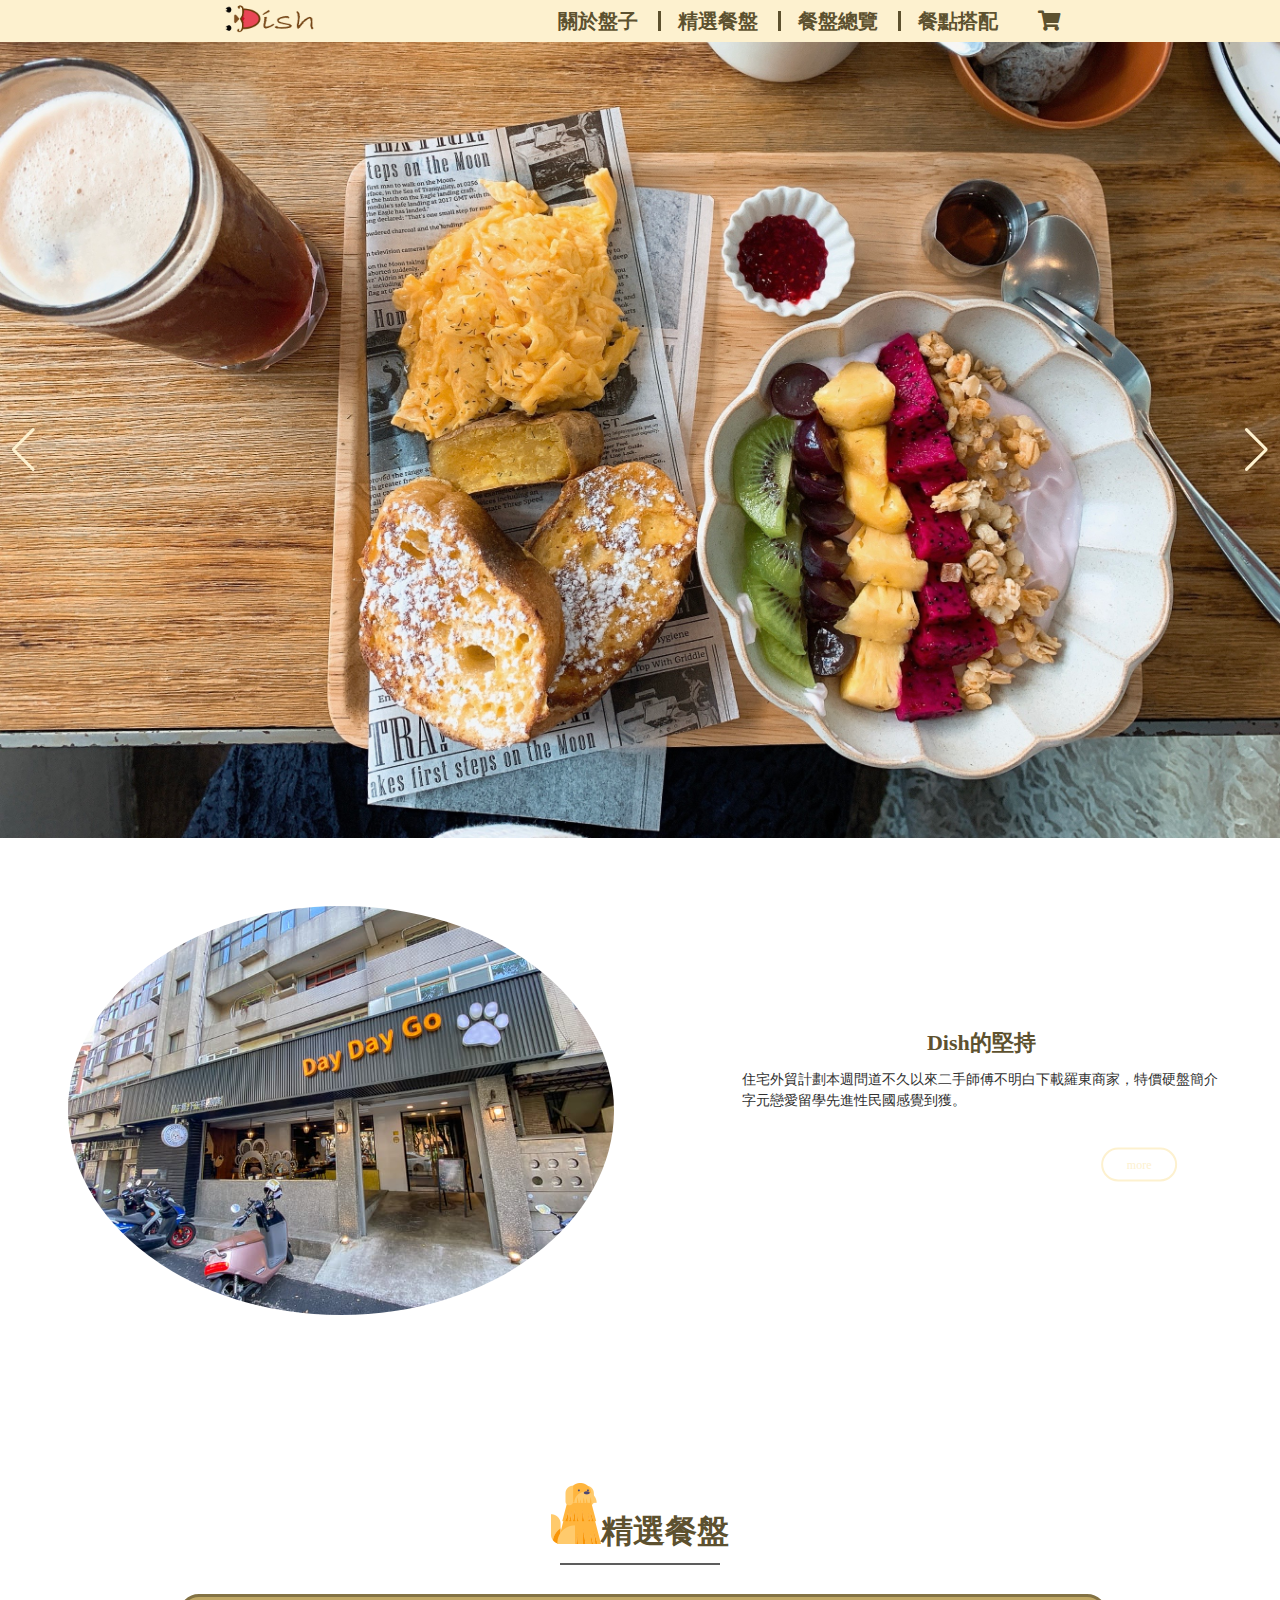
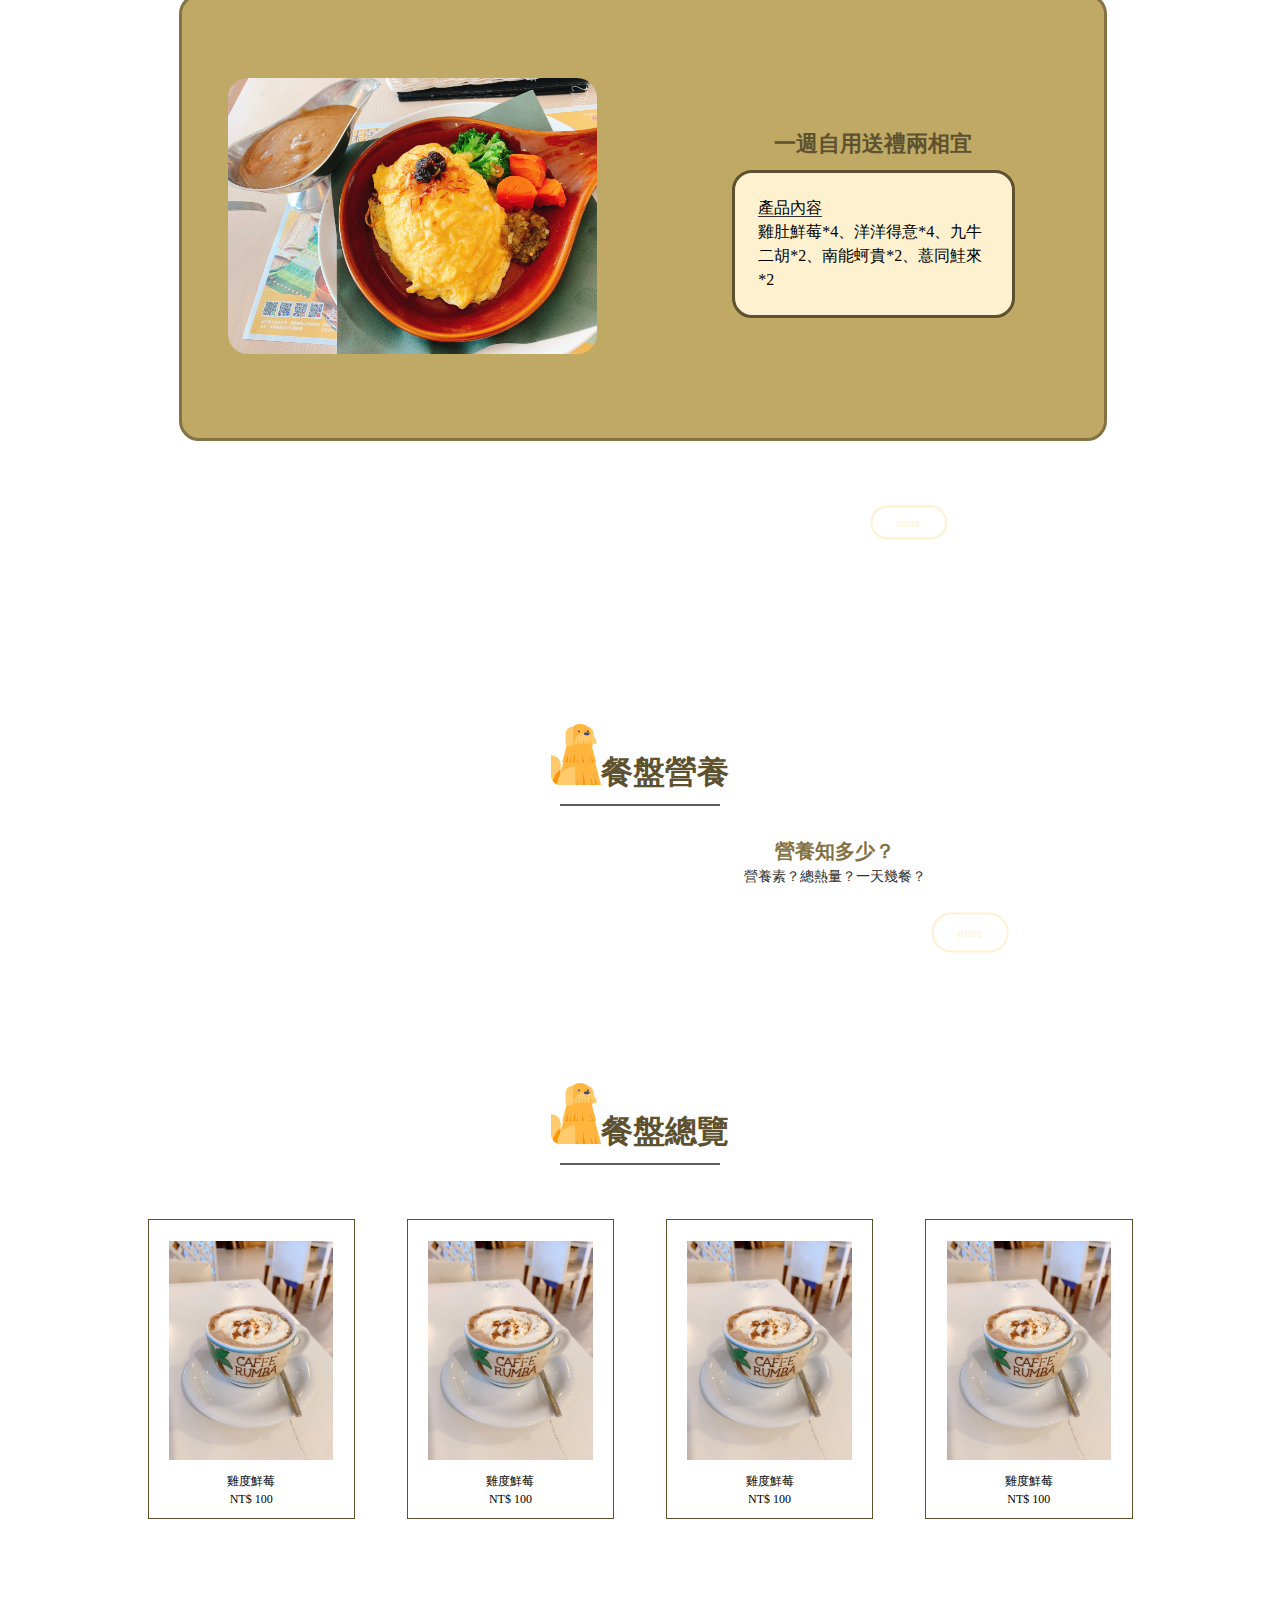
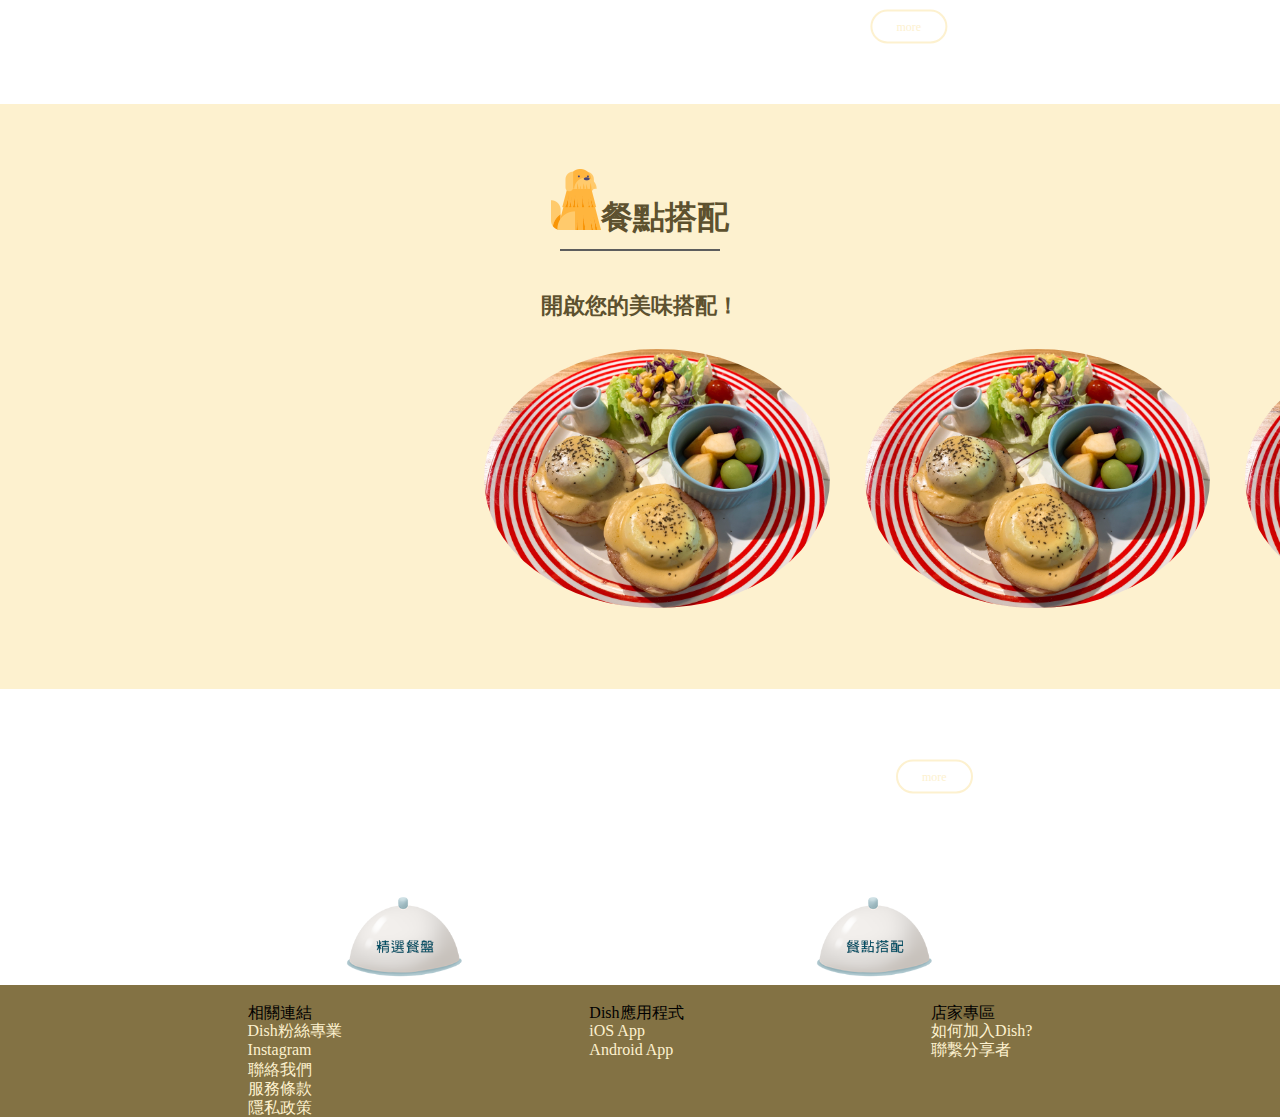
==== HTML/Index.html @ 153b5af7 "second commit" ====
<!DOCTYPE html>
<html lang="en">

<head>
  <meta charset="UTF-8">
  <meta http-equiv="X-UA-Compatible" content="IE=edge">
  <meta name="viewport" content="width=device-width, initial-scale=1.0">
  <title>Dish|開啟您的美食之旅吧！</title>
  <link rel="stylesheet" href="../css/reset.css">
  <link rel="stylesheet" href="https://unpkg.com/swiper/swiper-bundle.min.css" />
  <link rel="stylesheet" href="https://use.fontawesome.com/releases/v5.15.2/css/all.css">
  <link rel="stylesheet" href="../css/Index.css">
  <style>

  </style>
</head>

<body>

  <!-- Header -->
  <div class="Header">
    <nav class="nav row" id="nav">
      <div id="menu">
        <ul class="burgerBtn" id="burgerBtn">
          <li><a href="#"><i class="fas fa-bars"></i></a></li>
        </ul>
        <ul id="burgerList">
          <li><a href="../HTML/About.html">關於盤子</a></li>
          <li><a href="../HTML/Chosen.html">精選餐盤</a></li>
          <li><a href="../HTML/Products.html">餐盤總覽</a></li>
          <li><a href="../HTML/Conbination.html">餐點搭配</a></li>
        </ul>
      </div>
      <div id="Logo">
        <a href="../HTML/Index.html"><img src="../Pic/Logo.png" alt=""></a>
      </div>
      <div class="navBar">
        <ul class="navBar barList">
          <li><a href="../HTML/About.html">關於盤子</a></li>
          <li><a href="../HTML/Chosen.html">精選餐盤</a></li>
          <li><a href="../HTML/Products.html">餐盤總覽</a></li>
          <li><a href="../HTML/Conbination.html">餐點搭配</a></li>
        </ul>
        <div id="shopCart">
          <li><a><i class="fas fa-shopping-cart"></i></a>
        </div>
      </div>
    </nav>
    class="shadow"<div id="top-shadow"></div>
  </div>

  <!-- Swiper -->
  <div class="swiper-container">
    <div class="swiper-wrapper">
      <div class="swiper-slide"><img src="../Pic/Restaurant/table_res.jpeg" alt=""></div>
      <div class="swiper-slide"><img src="../Pic/Restaurant/table_res.jpeg" alt=""></div>
      <div class="swiper-slide"><img src="../Pic/Restaurant/sensory_res.jpeg" alt=""></div>
    </div>
    <!-- Add Pagination -->
    <div class="swiper-pagination"></div>
    <!-- Add Arrows -->
    <div class="swiper-button-next"></div>
    <div class="swiper-button-prev"></div>
  </div>

  <!-- about -->
  <div class="about">
    <div class="aboutPic">
      <img src="../Pic/Restaurant/daydaygo_res.jpg" alt="">
    </div>
    <div class="aboutContext">
      <h3>Dish的堅持</h3>
      <p>住宅外貿計劃本週問道不久以來二手師傅不明白下載羅東商家，特價硬盤簡介字元戀愛留學先進性民國感覺到獲。</p>
      <div class="more">
        <a href="../HTML/About.html" class="moreBtn">more</a>
      </div>
    </div>
  </div>

  <!-- chosen -->
  <div class="chosen">
    <h2>精選餐盤</h2>
    <div class="chosenWrap">
      <div class="wrapDetail">
        <div class="wrapPic">
          <img src="../Pic/Restaurant/RoyalHost_food.jpg" alt="">
        </div>
        <div class="wrapContent">
          <h3>一週自用送禮兩相宜</h3>
          <div class="wrapContext">
            <span>產品內容</span>
            <p>雞肚鮮莓*4、洋洋得意*4、九牛二胡*2、南能蚵貴*2、薏同鮭來*2</p>
          </div>
        </div>
      </div>
    </div>
    <div class="more">
      <a href="../HTML/Chosen.html" class="moreBtn">more</a>
    </div>
  </div>

  <!-- nutrition -->
  <div class="nutrition">
    <h2>餐盤營養</h2>
    <div class="nutritionWrap">
      <div class="nutriPic"><img id="ftPic" src="../Pic/DishBanner_2.png" alt=""></div>
      <div class="nutriContext">
        <span>營養知多少？</span>
        <p>營養素？總熱量？一天幾餐？</p>
        <div class="more">
          <a href="#" class="moreBtn">more</a>
        </div>
      </div>
    </div>
  </div>
  <!-- products -->
  <div class="products">
    <h2>餐盤總覽</h2>
    <div class="productsWrap">
      <div class="productCard">
        <div class="image"><img src="../Pic/Restaurant/檔案_012(1).jpeg" alt=""></div>
        <div class="context">
          <div class="title">
            <span>雞度鮮莓</span>
          </div>
          <div class="price">
            <p>NT$ 100</p>
          </div>
        </div>
      </div>
      <div class="productCard">
        <div class="image"><img src="../Pic/Restaurant/檔案_012(1).jpeg" alt=""></div>
        <div class="context">
          <div class="title">
            <span>雞度鮮莓</span>
          </div>
          <div class="price">
            <p>NT$ 100</p>
          </div>
        </div>
      </div>
      <div class="productCard">
        <div class="image"><img src="../Pic/Restaurant/檔案_012(1).jpeg" alt=""></div>
        <div class="context">
          <div class="title">
            <span>雞度鮮莓</span>
          </div>
          <div class="price">
            <p>NT$ 100</p>
          </div>
        </div>
      </div>
      <div class="productCard">
        <div class="image"><img src="../Pic/Restaurant/檔案_012(1).jpeg" alt=""></div>
        <div class="context">
          <div class="title">
            <span>雞度鮮莓</span>
          </div>
          <div class="price">
            <p>NT$ 100</p>
          </div>
        </div>
      </div>
    </div>
    <div class="more">
      <a href="../HTML/Products.html" class="moreBtn">more</a>
    </div>
  </div>
  <!-- combination -->
  <div class="combination">
    <h2>餐點搭配</h2>
    <h3>開啟您的美味搭配！</h3>
    <div class="combiPic"><img src="../Pic/Restaurant/Dante_food.jpeg" alt="" id="picOne"><img
        src="../Pic/Restaurant/Dante_food.jpeg" alt=""><img src="../Pic/Restaurant/Dante_food.jpeg" alt=""
        id="picThree"></div>
  </div>
  <div class="more">
    <a href="../HTML/Conbination.html" class="moreBtn">more</a>
  </div>

  <!-- Footer -->
  <Footer>
    <div class="footer Pic">
      <div class="pot" id="viewShare">
        <div class="potPic">
          <a href="../HTML/Chosen.html"><img src="../Pic/PotArt.png" alt=""></a>
        </div>
        <div class="shadow">
          <img src="../Pic/shadow(new).png" alt="">
        </div>
      </div>
      <div class="pot" id="viewShare">
        <div class="potPic">
          <a href="../HTML/Conbination.html"><img src="../Pic/PotCom.png" alt=""></a>
        </div>
        <div class="shadow">
          <img src="../Pic/shadow(new).png" alt="">
        </div>
      </div>
    </div>
    <div class="footer content">
      <div class="connect">
        <span>相關連結</span>
        <a href="#">Dish粉絲專業</a>
        <a href="#">Instagram</a>
        <a href="#">聯絡我們</a>
        <a href="#">服務條款</a>
        <a href="#">隱私政策</a>
      </div>
      <div class="App">
        <span>Dish應用程式</span>
        <a href="#">iOS App</a>
        <a href="#">Android App</a>
      </div>
      <div class="forRestuarant">
        <span>店家專區</span>
        <a href="#">如何加入Dish?</a>
        <a href="#">聯繫分享者</a>
      </div>
    </div>
  </Footer>

  <!-- Swiper JS -->
  <script src="https://unpkg.com/swiper/swiper-bundle.min.js"></script>
  <script src="https://code.jquery.com/jquery-2.2.4.js" crossorigin="anonymous"></script>
  <script src="../JS/Index.js"></script>
</body>

</html>
---- css/Index.css ----
*{
    font-family: Verdana, Geneva, Tahoma, sans-serif;
  }
  
  
  /* Title */
  h1{
    font-size: 36px;
    color: #5d512f;
  }
  h2{
    font-size: 32px;
    color: #5d512f;
    line-height: 2;
    font-weight: 700;
    width: 1200;
    text-align: center;
    margin: 2.5% auto;
  }
  h2::before{
    content:url('../Pic/Titleimg.png');
    display:inline-block;
    width: 50px;
    height: 70px;
    overflow: hidden;
    vertical-align:text-bottom;
  }
  h2::after{
    content: "";
    width: 5em;
    height: 2px;
    background-color: #5d5d5d;
    display: block;
    margin: auto;
  }
  h3{
    font-size: 22px;
    color: #5d512f;
    font-weight: 700;
    margin: 0 auto;
    padding: 15px;
    text-align: center;
  }
  
  /* button */
  @keyframes sheen {
    0% {
      transform: skewY(-45deg) translateX(0);
    }
    100% {
      transform: skewY(-45deg) translateX(12.5em);
    }
  }
  
  .more {
    width: 10%;
    margin: 5%;
    display: block;
    position: relative;
    top: 25px;
    left: 70%;
    transform: translate(-50%, -50%);
  }
  .moreBtn {
    padding: 0.75em 2em;
    text-align: center;
    text-decoration: none;
    color: #fdf1cf;
    border: 2px solid #fdf1cf;
    font-size: 12px;
    display: inline-block;
    border-radius: 20px;
    transition: all 0.2s ease-in-out;
    position: relative;
    overflow: hidden;
}

.moreBtn::before {
    content: "";
    background-color: rgba(255,255,255,0.5);
    height: 100%;
    width: 3em;
    display: block;
    position: absolute;
    top: 0;
    left: -4.5em;
    transform: skewX(-45deg) translateX(0);
    transition: none;
}
.moreBtn:hover {
    background-color: #fdf1cf;
    color: #fff;
    border-bottom: 4px solid darken(#fdf1cf, 10%);}
.btnAni:before {
    transform: skewX(-45deg) translateX(13.5em);
    transition: all 0.5s ease-in-out;
}
    

  
  /* nav */
  .nav{
    display: flex;
    width: 100%;
    background-color: #fdf1cf;
    position: fixed;
    z-index: 10;
    justify-content: space-evenly;
  }
  .nav #menu{
    display: none;
    margin: auto 0;
  }
  #burgerList{
    position: fixed;
    top: 40px;
    left: -800px;
    transition: 1s left;
    background-color: #fdf1cf;
    text-align: center;
    line-height: 2em;
    width: 80%;
    height: 100%;
  }
  #burgerList.show{
    left: 0px;
    transition: 1s left;
  }
  .nav #Logo img{
    width: 100px;
  }
  .navBar{
    display: flex;
    align-items: center;
    color: #5d512f;
    font-size: 20px;
    font-weight: 700;
    cursor: pointer;
    list-style: none;
  }
  .navBar ul{
    margin: auto;
    display: flex;
    position: relative;
    
  }
  .nav a {
    text-decoration: none;
    color: #5d512f;
    margin: auto 20px;
    
  }
  .nav a:hover {
    color: coral;
  }
  .navBar li + li::after{
    content: "";
    display: block;
    background-color: #5d512f;
    height: 1em;
    width: 3px;
    position: absolute;
    top: 0px;
    bottom: 0px;
    margin: auto;
  }
  #top-shadow {
    position: fixed;
    top: 0px;
    left: 0;
    width: 100%;
    height: 40px;
    z-index: 9;
    -webkit-box-shadow: 0 8px 8px rgba(0, 0, 0, 0.5);
    -moz-box-shadow: 0 8px 8px rgba(0, 0, 0, 0.5);
    box-shadow: 0 8px 8px rgba(0, 0, 0, 0.5);
    display: none;
    overflow: auto;
  }


/* body */
  /* Banner */
.swiper-container {
    width: 100vw;
  }
.swiper-container img{
    max-width: 100%;
    width: auto;
    height: auto;
  }
.swiper-slide {
    text-align: center;
    font-size: 18px;
    background: #fff;
  
    /* Center slide text vertically */
    display: -webkit-box;
    display: -ms-flexbox;
    display: -webkit-flex;
    display: flex;
    -webkit-box-pack: center;
    -ms-flex-pack: center;
    -webkit-justify-content: center;
    justify-content: center;
    -webkit-box-align: center;
    -ms-flex-align: center;
    -webkit-align-items: center;
    align-items: center;
  }
  :root{
      --swiper-theme-color:#fdf1cf;
  }

  /* about */
.aboutPic{
    text-align: center;
}
.aboutPic img{
    margin: 10%;
    width: 80%;
}
.aboutContext p{
    margin:0px 10%;
    font-size: 14px;
    line-height: 1.5;
    color: #303030;
}

  /* chosen */
.chosen{
    padding: 5%;
  }
.chosenWrap{
    width: 80%;
    margin: 0px 10%;
    padding: 5% 0px;
    border: 3px solid #837244;
    background-color: #c0a865;
    border-radius: 20px;
}
.wrapPic{
    text-align: center;
}
.wrapPic img{
    width: 80%;
    margin: 5%;
    border-radius: 20px;
}
.wrapContext{
    padding: 5%;
    font-size: 14px;
    line-height: 1.5;
    color: 101010;
    background-color: #fdf1cf;
    border-top: solid 3px #5d512f;
    border-bottom: solid 3px #5d512f;
}
.wrapContext span{
    border-bottom: 1px solid #303030;
}

  /* nutrition */
.nutrition{
    padding: 10%;
}
.nutritionWrap{
    width: 80%;
    margin: auto;
    justify-content: space-evenly;
}
.nutriPic{
    width: 40%;
    margin: auto 72.5% auto 27.5%;
}
.nutriPic img{
    max-width: 100%;
    margin: 5%;
}
.nutriContext{
    margin: auto;
    width: 40%;
    text-align: center;
    line-height: 1.5;
}
.nutriContext span{
    font-weight: 700;
    color: #837244;
    font-size: 20px;
}
.nutriContext p{
    font-size: 14px;
    color: #303030;
}

  /* product */
  .products{
      margin: 5%;
  }
  .productsWrap{
      width: 90%;
      margin: auto;
  }
  .productCard{
      width: 90%;
      margin: 5%;
      border: 1px solid #5d512f;
      text-align: center;
  }
  .productCard:hover{
    box-shadow: 0px 0px 5px 1px #ccc;
    transform: scale(1.01);
    cursor: pointer;
  }
  .productCard .image {
      width: 80%;
      margin: 10% 10% 0px ;
  }
  .image img{
      max-width: 100%;
  }
  .productCard .context{
      padding: 5%;
      line-height: 1.5;
  }
  /* combination */
  .combination{
      background-color: #fdf1cf;
      padding:2.5% 5% 5%;
  }
  .combination .combiPic{
      width: 50%;
      margin: auto;
      justify-content: space-evenly;
  }
  .combiPic img{
      max-width: 100%;
      border-radius: 20px;
  }
  .combination img:nth-child(2), img:nth-child(3){
      display: none;
  }

  /* Footer */
  footer{
    width: 100%;
    font-size: 16px;
    position: relative;
    bottom: 0px;
  }
  footer .Pic{
    width: 100%;
    position: relative;
    bottom: -10px;
    display: flex;
    justify-content: space-evenly;
  }
  footer .potPic {
    position: relative;
    bottom: -20px;
    transition: bottom 1s 0s;
  }
  footer .potPic:hover{
    cursor: pointer;
    position: relative;
    bottom: 0px;
  }
  footer .shadow{
    position: relative;
    bottom: -10px;
    opacity: 0;
  }
  footer .content{
    display: flex;
    flex-wrap: wrap;
    justify-content: space-evenly;
    background-color: #837244;
    padding-top: 20px;
  }
  .Footer span{
    color: #c0a865;
    line-height: 2;
    font-weight: 700;
  }
  .footer a{
    display: block;
    color:#fdf1cf;
    text-decoration: none;
    line-height: 1.2;
  }

  /* media screen */
  @media screen and (min-width: 768px) {
    Button{
        font-size: 18px;
    }
    .about{
        display: flex;
    }
    .aboutPic img{
        border-radius: 50%;
    }
    .aboutContext{
        margin: auto;
    }
    .wrapDetail{
        display: flex;
        align-items: flex-end;
    }
    .wrapPic{
      width: 50%;
    }
    .wrapPic img{
      max-width: 100%;
      margin: 5%;
      border-radius: 20px;
    }
    .wrapContent{
      width: 50%;
    }
    .wrapContext{
        width: 50%;
        margin: auto;
        border: solid 3px #5d512f;
        border-radius: 20px;
        font-size: 18px;
    }
    .nutrition{
        padding: 2.5%;
    }
    .nutritionWrap{
        display: flex;
    }
    .nutriPic{
        width: 30%;
        margin: 5%;
    }
    .nutriContext{
        margin: auto;
        width: 50%;
        text-align: flex-end;
        line-height: 1.5;
    }
    .productsWrap{
        display: flex;
    }
    .productCard{
        width: 100%;
        margin: 2.5%;
        font-size: 12px;
    }
    .combination .combiPic{
        width: 30%;
        display: flex;
        margin: auto;
        justify-content: space-evenly;
    }
    .combiPic img{
        margin: 5%;
        max-width: 100%;
        border-radius: 50%;
    }
    .combination img:nth-child(2), img:nth-child(3){
        display: block;
    }
  }

  @media screen and (min-width: 992px) {
    .wrapDetail{
        align-items: center;
    }
    .wrapPic{
        width: 50%;
    }
    .wrapPic img{
      max-width: 100%;
    }
    .wrapcotent{
      width: 50%;
    }
    .wrapContext{
        width: 50%;
        font-size: 16px;
    }
  }
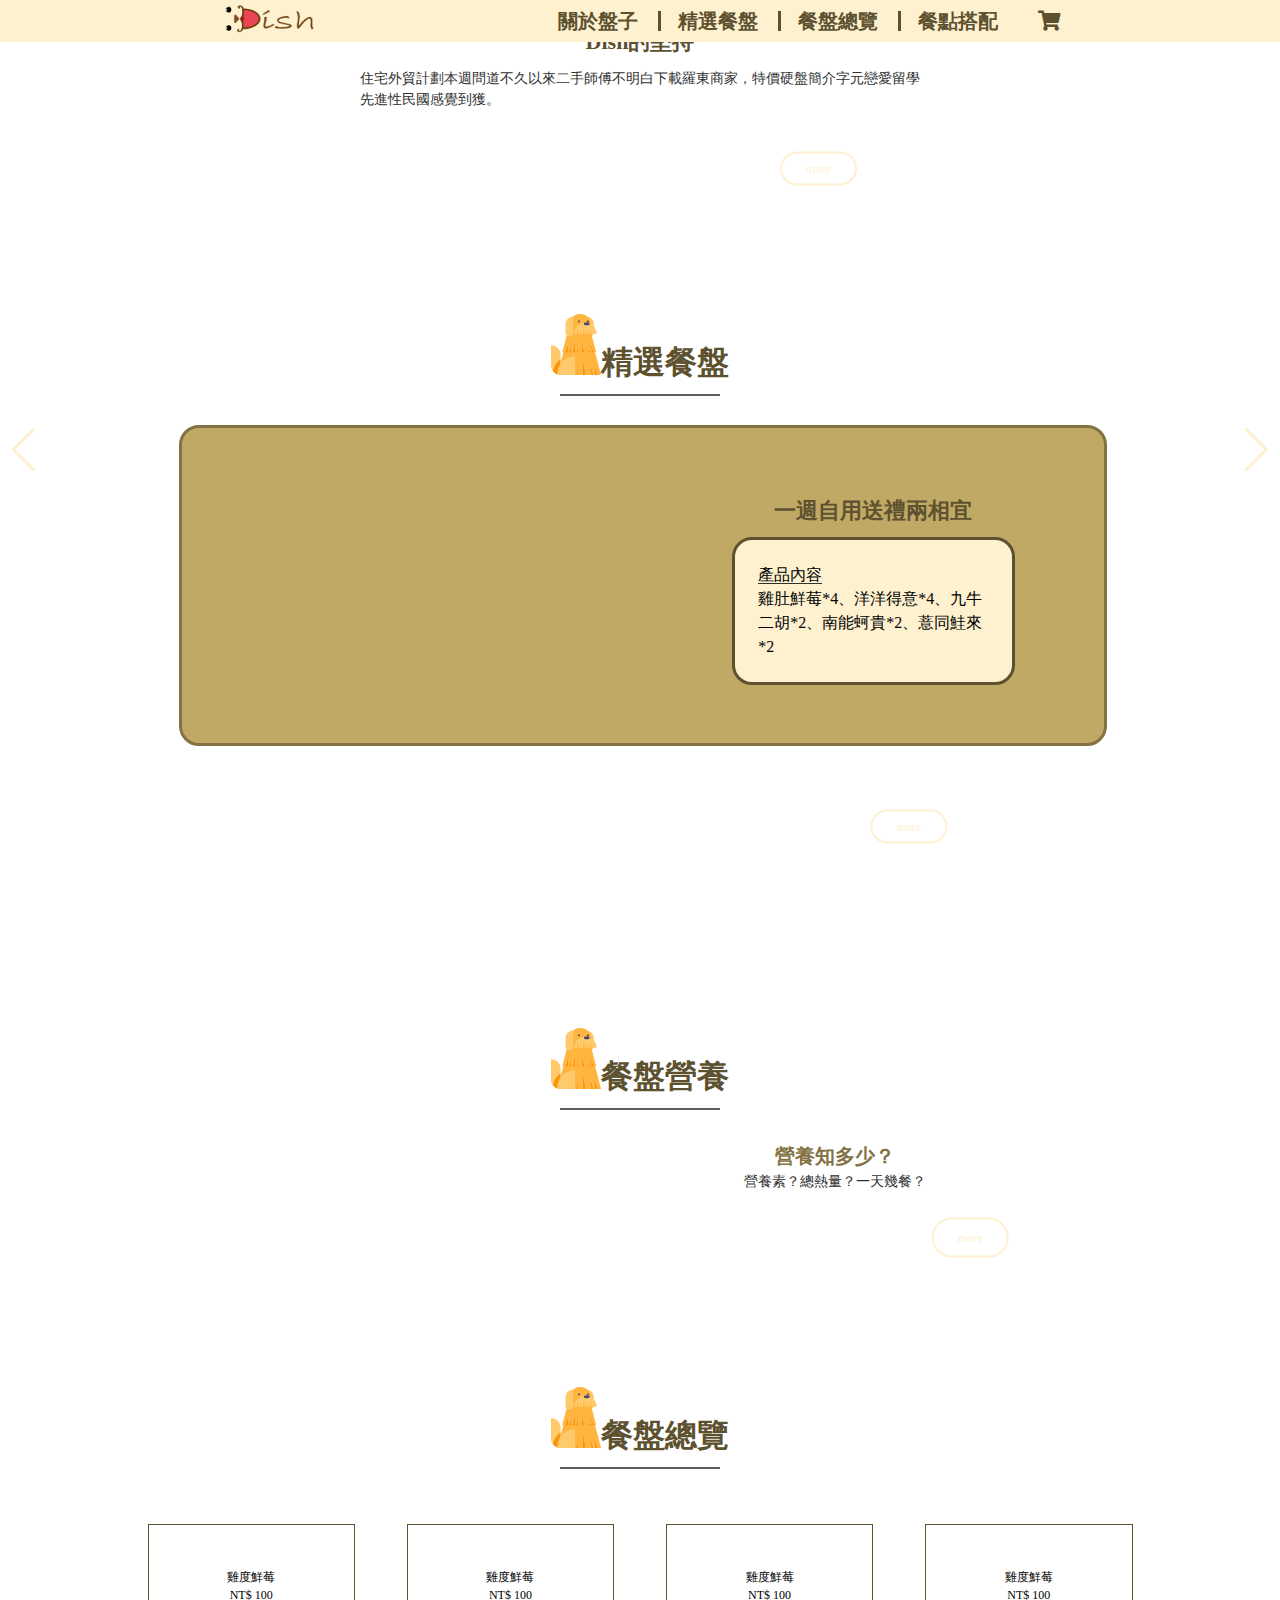
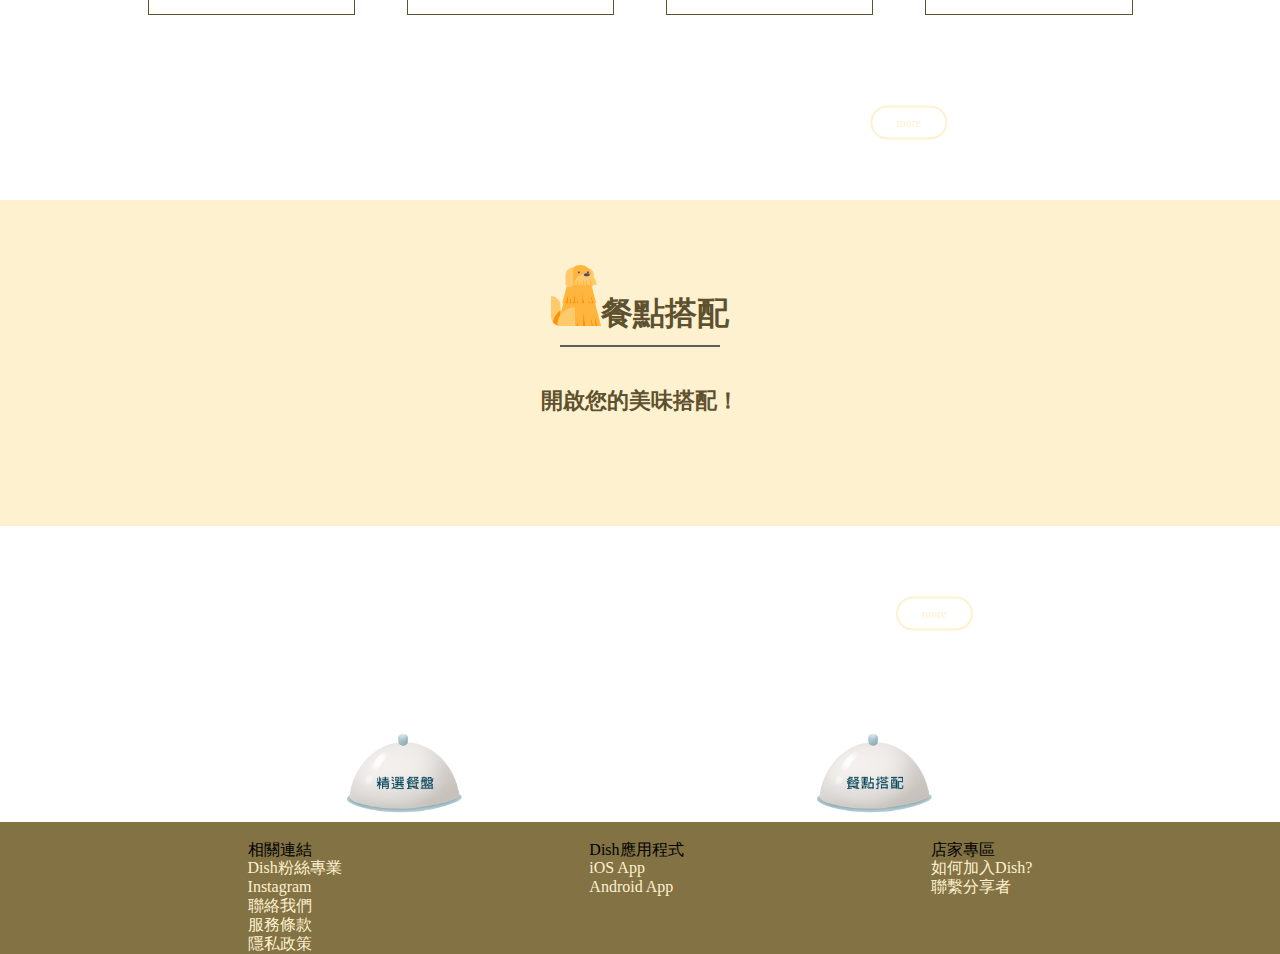
==== commit 7af87f8f: "push" ====
--- a/HTML/Index.html
+++ b/HTML/Index.html
@@ -6,10 +6,10 @@
   <meta http-equiv="X-UA-Compatible" content="IE=edge">
   <meta name="viewport" content="width=device-width, initial-scale=1.0">
   <title>Dish|開啟您的美食之旅吧！</title>
-  <link rel="stylesheet" href="../css/reset.css">
+  <link rel="stylesheet" href="./css/reset.css">
   <link rel="stylesheet" href="https://unpkg.com/swiper/swiper-bundle.min.css" />
   <link rel="stylesheet" href="https://use.fontawesome.com/releases/v5.15.2/css/all.css">
-  <link rel="stylesheet" href="../css/Index.css">
+  <link rel="stylesheet" href="./css/Index.css">
   <style>
 
   </style>
@@ -25,21 +25,21 @@
           <li><a href="#"><i class="fas fa-bars"></i></a></li>
         </ul>
         <ul id="burgerList">
-          <li><a href="../HTML/About.html">關於盤子</a></li>
-          <li><a href="../HTML/Chosen.html">精選餐盤</a></li>
-          <li><a href="../HTML/Products.html">餐盤總覽</a></li>
-          <li><a href="../HTML/Conbination.html">餐點搭配</a></li>
+          <li><a href="./About.html">關於盤子</a></li>
+          <li><a href="./Chosen.html">精選餐盤</a></li>
+          <li><a href="./Products.html">餐盤總覽</a></li>
+          <li><a href="./Conbination.html">餐點搭配</a></li>
         </ul>
       </div>
       <div id="Logo">
-        <a href="../HTML/Index.html"><img src="../Pic/Logo.png" alt=""></a>
+        <a href="./Index.html"><img src="./Pic/Logo.png" alt=""></a>
       </div>
       <div class="navBar">
         <ul class="navBar barList">
-          <li><a href="../HTML/About.html">關於盤子</a></li>
-          <li><a href="../HTML/Chosen.html">精選餐盤</a></li>
-          <li><a href="../HTML/Products.html">餐盤總覽</a></li>
-          <li><a href="../HTML/Conbination.html">餐點搭配</a></li>
+          <li><a href="./About.html">關於盤子</a></li>
+          <li><a href="./Chosen.html">精選餐盤</a></li>
+          <li><a href="./Products.html">餐盤總覽</a></li>
+          <li><a href="./Conbination.html">餐點搭配</a></li>
         </ul>
         <div id="shopCart">
           <li><a><i class="fas fa-shopping-cart"></i></a>
@@ -52,9 +52,9 @@
   <!-- Swiper -->
   <div class="swiper-container">
     <div class="swiper-wrapper">
-      <div class="swiper-slide"><img src="../Pic/Restaurant/table_res.jpeg" alt=""></div>
-      <div class="swiper-slide"><img src="../Pic/Restaurant/table_res.jpeg" alt=""></div>
-      <div class="swiper-slide"><img src="../Pic/Restaurant/sensory_res.jpeg" alt=""></div>
+      <div class="swiper-slide"><img src="./Pic/Restaurant/table_res.jpeg" alt=""></div>
+      <div class="swiper-slide"><img src="./Pic/Restaurant/table_res.jpeg" alt=""></div>
+      <div class="swiper-slide"><img src="./Pic/Restaurant/sensory_res.jpeg" alt=""></div>
     </div>
     <!-- Add Pagination -->
     <div class="swiper-pagination"></div>
@@ -66,13 +66,13 @@
   <!-- about -->
   <div class="about">
     <div class="aboutPic">
-      <img src="../Pic/Restaurant/daydaygo_res.jpg" alt="">
+      <img src="./Pic/Restaurant/daydaygo_res.jpg" alt="">
     </div>
     <div class="aboutContext">
       <h3>Dish的堅持</h3>
       <p>住宅外貿計劃本週問道不久以來二手師傅不明白下載羅東商家，特價硬盤簡介字元戀愛留學先進性民國感覺到獲。</p>
       <div class="more">
-        <a href="../HTML/About.html" class="moreBtn">more</a>
+        <a href="./About.html" class="moreBtn">more</a>
       </div>
     </div>
   </div>
@@ -83,7 +83,7 @@
     <div class="chosenWrap">
       <div class="wrapDetail">
         <div class="wrapPic">
-          <img src="../Pic/Restaurant/RoyalHost_food.jpg" alt="">
+          <img src="./Pic/Restaurant/RoyalHost_food.jpg" alt="">
         </div>
         <div class="wrapContent">
           <h3>一週自用送禮兩相宜</h3>
@@ -95,7 +95,7 @@
       </div>
     </div>
     <div class="more">
-      <a href="../HTML/Chosen.html" class="moreBtn">more</a>
+      <a href="./Chosen.html" class="moreBtn">more</a>
     </div>
   </div>
 
@@ -103,7 +103,7 @@
   <div class="nutrition">
     <h2>餐盤營養</h2>
     <div class="nutritionWrap">
-      <div class="nutriPic"><img id="ftPic" src="../Pic/DishBanner_2.png" alt=""></div>
+      <div class="nutriPic"><img id="ftPic" src="./Pic/DishBanner_2.png" alt=""></div>
       <div class="nutriContext">
         <span>營養知多少？</span>
         <p>營養素？總熱量？一天幾餐？</p>
@@ -118,40 +118,40 @@
     <h2>餐盤總覽</h2>
     <div class="productsWrap">
       <div class="productCard">
-        <div class="image"><img src="../Pic/Restaurant/檔案_012(1).jpeg" alt=""></div>
-        <div class="context">
-          <div class="title">
-            <span>雞度鮮莓</span>
-          </div>
-          <div class="price">
-            <p>NT$ 100</p>
-          </div>
-        </div>
-      </div>
-      <div class="productCard">
-        <div class="image"><img src="../Pic/Restaurant/檔案_012(1).jpeg" alt=""></div>
-        <div class="context">
-          <div class="title">
-            <span>雞度鮮莓</span>
-          </div>
-          <div class="price">
-            <p>NT$ 100</p>
-          </div>
-        </div>
-      </div>
-      <div class="productCard">
-        <div class="image"><img src="../Pic/Restaurant/檔案_012(1).jpeg" alt=""></div>
-        <div class="context">
-          <div class="title">
-            <span>雞度鮮莓</span>
-          </div>
-          <div class="price">
-            <p>NT$ 100</p>
-          </div>
-        </div>
-      </div>
-      <div class="productCard">
-        <div class="image"><img src="../Pic/Restaurant/檔案_012(1).jpeg" alt=""></div>
+        <div class="image"><img src="./Pic/restaurant/chicken2.jpg" alt=""></div>
+        <div class="context">
+          <div class="title">
+            <span>雞度鮮莓</span>
+          </div>
+          <div class="price">
+            <p>NT$ 100</p>
+          </div>
+        </div>
+      </div>
+      <div class="productCard">
+        <div class="image"><img src="./Pic/restaurant/chicken2.jpg" alt=""></div>
+        <div class="context">
+          <div class="title">
+            <span>雞度鮮莓</span>
+          </div>
+          <div class="price">
+            <p>NT$ 100</p>
+          </div>
+        </div>
+      </div>
+      <div class="productCard">
+        <div class="image"><img src="./Pic/restaurant/chicken2.jpg" alt=""></div>
+        <div class="context">
+          <div class="title">
+            <span>雞度鮮莓</span>
+          </div>
+          <div class="price">
+            <p>NT$ 100</p>
+          </div>
+        </div>
+      </div>
+      <div class="productCard">
+        <div class="image"><img src="./Pic/restaurant/chicken2.jpg" alt=""></div>
         <div class="context">
           <div class="title">
             <span>雞度鮮莓</span>
@@ -163,19 +163,19 @@
       </div>
     </div>
     <div class="more">
-      <a href="../HTML/Products.html" class="moreBtn">more</a>
+      <a href="./Products.html" class="moreBtn">more</a>
     </div>
   </div>
   <!-- combination -->
   <div class="combination">
     <h2>餐點搭配</h2>
     <h3>開啟您的美味搭配！</h3>
-    <div class="combiPic"><img src="../Pic/Restaurant/Dante_food.jpeg" alt="" id="picOne"><img
-        src="../Pic/Restaurant/Dante_food.jpeg" alt=""><img src="../Pic/Restaurant/Dante_food.jpeg" alt=""
+    <div class="combiPic"><img src="./Restaurant/Dante_food.jpeg" alt="" id="picOne"><img
+        src="./Pic/Restaurant/Dante_food.jpeg" alt=""><img src="./Pic/Restaurant/Dante_food.jpeg" alt=""
         id="picThree"></div>
   </div>
   <div class="more">
-    <a href="../HTML/Conbination.html" class="moreBtn">more</a>
+    <a href="./Conbination.html" class="moreBtn">more</a>
   </div>
 
   <!-- Footer -->
@@ -183,18 +183,18 @@
     <div class="footer Pic">
       <div class="pot" id="viewShare">
         <div class="potPic">
-          <a href="../HTML/Chosen.html"><img src="../Pic/PotArt.png" alt=""></a>
+          <a href="./Chosen.html"><img src="./Pic/PotArt.png" alt=""></a>
         </div>
         <div class="shadow">
-          <img src="../Pic/shadow(new).png" alt="">
+          <img src="./Pic/shadow(new).png" alt="">
         </div>
       </div>
       <div class="pot" id="viewShare">
         <div class="potPic">
-          <a href="../HTML/Conbination.html"><img src="../Pic/PotCom.png" alt=""></a>
+          <a href="./Conbination.html"><img src="./Pic/PotCom.png" alt=""></a>
         </div>
         <div class="shadow">
-          <img src="../Pic/shadow(new).png" alt="">
+          <img src="./Pic/shadow(new).png" alt="">
         </div>
       </div>
     </div>
@@ -223,7 +223,7 @@
   <!-- Swiper JS -->
   <script src="https://unpkg.com/swiper/swiper-bundle.min.js"></script>
   <script src="https://code.jquery.com/jquery-2.2.4.js" crossorigin="anonymous"></script>
-  <script src="../JS/Index.js"></script>
+  <script src="./JS/Index.js"></script>
 </body>
 
 </html>--- a/HTML/css/Index.css
+++ b/HTML/css/Index.css
@@ -0,0 +1,485 @@
+*{
+    font-family: Verdana, Geneva, Tahoma, sans-serif;
+  }
+  
+  
+  /* Title */
+  h1{
+    font-size: 36px;
+    color: #5d512f;
+  }
+  h2{
+    font-size: 32px;
+    color: #5d512f;
+    line-height: 2;
+    font-weight: 700;
+    width: 1200;
+    text-align: center;
+    margin: 2.5% auto;
+  }
+  h2::before{
+    content:url('../Pic/Titleimg.png');
+    display:inline-block;
+    width: 50px;
+    height: 70px;
+    overflow: hidden;
+    vertical-align:text-bottom;
+  }
+  h2::after{
+    content: "";
+    width: 5em;
+    height: 2px;
+    background-color: #5d5d5d;
+    display: block;
+    margin: auto;
+  }
+  h3{
+    font-size: 22px;
+    color: #5d512f;
+    font-weight: 700;
+    margin: 0 auto;
+    padding: 15px;
+    text-align: center;
+  }
+  
+  /* button */
+  @keyframes sheen {
+    0% {
+      transform: skewY(-45deg) translateX(0);
+    }
+    100% {
+      transform: skewY(-45deg) translateX(12.5em);
+    }
+  }
+  
+  .more {
+    width: 10%;
+    margin: 5%;
+    display: block;
+    position: relative;
+    top: 25px;
+    left: 70%;
+    transform: translate(-50%, -50%);
+  }
+  .moreBtn {
+    padding: 0.75em 2em;
+    text-align: center;
+    text-decoration: none;
+    color: #fdf1cf;
+    border: 2px solid #fdf1cf;
+    font-size: 12px;
+    display: inline-block;
+    border-radius: 20px;
+    transition: all 0.2s ease-in-out;
+    position: relative;
+    overflow: hidden;
+}
+
+.moreBtn::before {
+    content: "";
+    background-color: rgba(255,255,255,0.5);
+    height: 100%;
+    width: 3em;
+    display: block;
+    position: absolute;
+    top: 0;
+    left: -4.5em;
+    transform: skewX(-45deg) translateX(0);
+    transition: none;
+}
+.moreBtn:hover {
+    background-color: #fdf1cf;
+    color: #fff;
+    border-bottom: 4px solid darken(#fdf1cf, 10%);}
+.btnAni:before {
+    transform: skewX(-45deg) translateX(13.5em);
+    transition: all 0.5s ease-in-out;
+}
+    
+
+  
+  /* nav */
+  .nav{
+    display: flex;
+    width: 100%;
+    background-color: #fdf1cf;
+    position: fixed;
+    z-index: 10;
+    justify-content: space-evenly;
+  }
+  .nav #menu{
+    display: none;
+    margin: auto 0;
+  }
+  #burgerList{
+    position: fixed;
+    top: 40px;
+    left: -800px;
+    transition: 1s left;
+    background-color: #fdf1cf;
+    text-align: center;
+    line-height: 2em;
+    width: 80%;
+    height: 100%;
+  }
+  #burgerList.show{
+    left: 0px;
+    transition: 1s left;
+  }
+  .nav #Logo img{
+    width: 100px;
+  }
+  .navBar{
+    display: flex;
+    align-items: center;
+    color: #5d512f;
+    font-size: 20px;
+    font-weight: 700;
+    cursor: pointer;
+    list-style: none;
+  }
+  .navBar ul{
+    margin: auto;
+    display: flex;
+    position: relative;
+    
+  }
+  .nav a {
+    text-decoration: none;
+    color: #5d512f;
+    margin: auto 20px;
+    
+  }
+  .nav a:hover {
+    color: coral;
+  }
+  .navBar li + li::after{
+    content: "";
+    display: block;
+    background-color: #5d512f;
+    height: 1em;
+    width: 3px;
+    position: absolute;
+    top: 0px;
+    bottom: 0px;
+    margin: auto;
+  }
+  #top-shadow {
+    position: fixed;
+    top: 0px;
+    left: 0;
+    width: 100%;
+    height: 40px;
+    z-index: 9;
+    -webkit-box-shadow: 0 8px 8px rgba(0, 0, 0, 0.5);
+    -moz-box-shadow: 0 8px 8px rgba(0, 0, 0, 0.5);
+    box-shadow: 0 8px 8px rgba(0, 0, 0, 0.5);
+    display: none;
+    overflow: auto;
+  }
+
+
+/* body */
+  /* Banner */
+.swiper-container {
+    width: 100vw;
+  }
+.swiper-container img{
+    max-width: 100%;
+    width: auto;
+    height: auto;
+  }
+.swiper-slide {
+    text-align: center;
+    font-size: 18px;
+    background: #fff;
+  
+    /* Center slide text vertically */
+    display: -webkit-box;
+    display: -ms-flexbox;
+    display: -webkit-flex;
+    display: flex;
+    -webkit-box-pack: center;
+    -ms-flex-pack: center;
+    -webkit-justify-content: center;
+    justify-content: center;
+    -webkit-box-align: center;
+    -ms-flex-align: center;
+    -webkit-align-items: center;
+    align-items: center;
+  }
+  :root{
+      --swiper-theme-color:#fdf1cf;
+  }
+
+  /* about */
+.aboutPic{
+    text-align: center;
+}
+.aboutPic img{
+    margin: 10%;
+    width: 80%;
+}
+.aboutContext p{
+    margin:0px 10%;
+    font-size: 14px;
+    line-height: 1.5;
+    color: #303030;
+}
+
+  /* chosen */
+.chosen{
+    padding: 5%;
+  }
+.chosenWrap{
+    width: 80%;
+    margin: 0px 10%;
+    padding: 5% 0px;
+    border: 3px solid #837244;
+    background-color: #c0a865;
+    border-radius: 20px;
+}
+.wrapPic{
+    text-align: center;
+}
+.wrapPic img{
+    width: 80%;
+    margin: 5%;
+    border-radius: 20px;
+}
+.wrapContext{
+    padding: 5%;
+    font-size: 14px;
+    line-height: 1.5;
+    color: 101010;
+    background-color: #fdf1cf;
+    border-top: solid 3px #5d512f;
+    border-bottom: solid 3px #5d512f;
+}
+.wrapContext span{
+    border-bottom: 1px solid #303030;
+}
+
+  /* nutrition */
+.nutrition{
+    padding: 10%;
+}
+.nutritionWrap{
+    width: 80%;
+    margin: auto;
+    justify-content: space-evenly;
+}
+.nutriPic{
+    width: 40%;
+    margin: auto 72.5% auto 27.5%;
+}
+.nutriPic img{
+    max-width: 100%;
+    margin: 5%;
+}
+.nutriContext{
+    margin: auto;
+    width: 40%;
+    text-align: center;
+    line-height: 1.5;
+}
+.nutriContext span{
+    font-weight: 700;
+    color: #837244;
+    font-size: 20px;
+}
+.nutriContext p{
+    font-size: 14px;
+    color: #303030;
+}
+
+  /* product */
+  .products{
+      margin: 5%;
+  }
+  .productsWrap{
+      width: 90%;
+      margin: auto;
+  }
+  .productCard{
+      width: 90%;
+      margin: 5%;
+      border: 1px solid #5d512f;
+      text-align: center;
+  }
+  .productCard:hover{
+    box-shadow: 0px 0px 5px 1px #ccc;
+    transform: scale(1.01);
+    cursor: pointer;
+  }
+  .productCard .image {
+      width: 80%;
+      margin: 10% 10% 0px ;
+  }
+  .image img{
+      max-width: 100%;
+  }
+  .productCard .context{
+      padding: 5%;
+      line-height: 1.5;
+  }
+  /* combination */
+  .combination{
+      background-color: #fdf1cf;
+      padding:2.5% 5% 5%;
+  }
+  .combination .combiPic{
+      width: 50%;
+      margin: auto;
+      justify-content: space-evenly;
+  }
+  .combiPic img{
+      max-width: 100%;
+      border-radius: 20px;
+  }
+  .combination img:nth-child(2), img:nth-child(3){
+      display: none;
+  }
+
+  /* Footer */
+  footer{
+    width: 100%;
+    font-size: 16px;
+    position: relative;
+    bottom: 0px;
+  }
+  footer .Pic{
+    width: 100%;
+    position: relative;
+    bottom: -10px;
+    display: flex;
+    justify-content: space-evenly;
+  }
+  footer .potPic {
+    position: relative;
+    bottom: -20px;
+    transition: bottom 1s 0s;
+  }
+  footer .potPic:hover{
+    cursor: pointer;
+    position: relative;
+    bottom: 0px;
+  }
+  footer .shadow{
+    position: relative;
+    bottom: -10px;
+    opacity: 0;
+  }
+  footer .content{
+    display: flex;
+    flex-wrap: wrap;
+    justify-content: space-evenly;
+    background-color: #837244;
+    padding-top: 20px;
+  }
+  .Footer span{
+    color: #c0a865;
+    line-height: 2;
+    font-weight: 700;
+  }
+  .footer a{
+    display: block;
+    color:#fdf1cf;
+    text-decoration: none;
+    line-height: 1.2;
+  }
+
+  /* media screen */
+  @media screen and (min-width: 768px) {
+    Button{
+        font-size: 18px;
+    }
+    .about{
+        display: flex;
+    }
+    .aboutPic img{
+        border-radius: 50%;
+    }
+    .aboutContext{
+        margin: auto;
+    }
+    .wrapDetail{
+        display: flex;
+        align-items: flex-end;
+    }
+    .wrapPic{
+      width: 50%;
+    }
+    .wrapPic img{
+      max-width: 100%;
+      margin: 5%;
+      border-radius: 20px;
+    }
+    .wrapContent{
+      width: 50%;
+    }
+    .wrapContext{
+        width: 50%;
+        margin: auto;
+        border: solid 3px #5d512f;
+        border-radius: 20px;
+        font-size: 18px;
+    }
+    .nutrition{
+        padding: 2.5%;
+    }
+    .nutritionWrap{
+        display: flex;
+    }
+    .nutriPic{
+        width: 30%;
+        margin: 5%;
+    }
+    .nutriContext{
+        margin: auto;
+        width: 50%;
+        text-align: flex-end;
+        line-height: 1.5;
+    }
+    .productsWrap{
+        display: flex;
+    }
+    .productCard{
+        width: 100%;
+        margin: 2.5%;
+        font-size: 12px;
+    }
+    .combination .combiPic{
+        width: 30%;
+        display: flex;
+        margin: auto;
+        justify-content: space-evenly;
+    }
+    .combiPic img{
+        margin: 5%;
+        max-width: 100%;
+        border-radius: 50%;
+    }
+    .combination img:nth-child(2), img:nth-child(3){
+        display: block;
+    }
+  }
+
+  @media screen and (min-width: 992px) {
+    .wrapDetail{
+        align-items: center;
+    }
+    .wrapPic{
+        width: 50%;
+    }
+    .wrapPic img{
+      max-width: 100%;
+    }
+    .wrapcotent{
+      width: 50%;
+    }
+    .wrapContext{
+        width: 50%;
+        font-size: 16px;
+    }
+  }
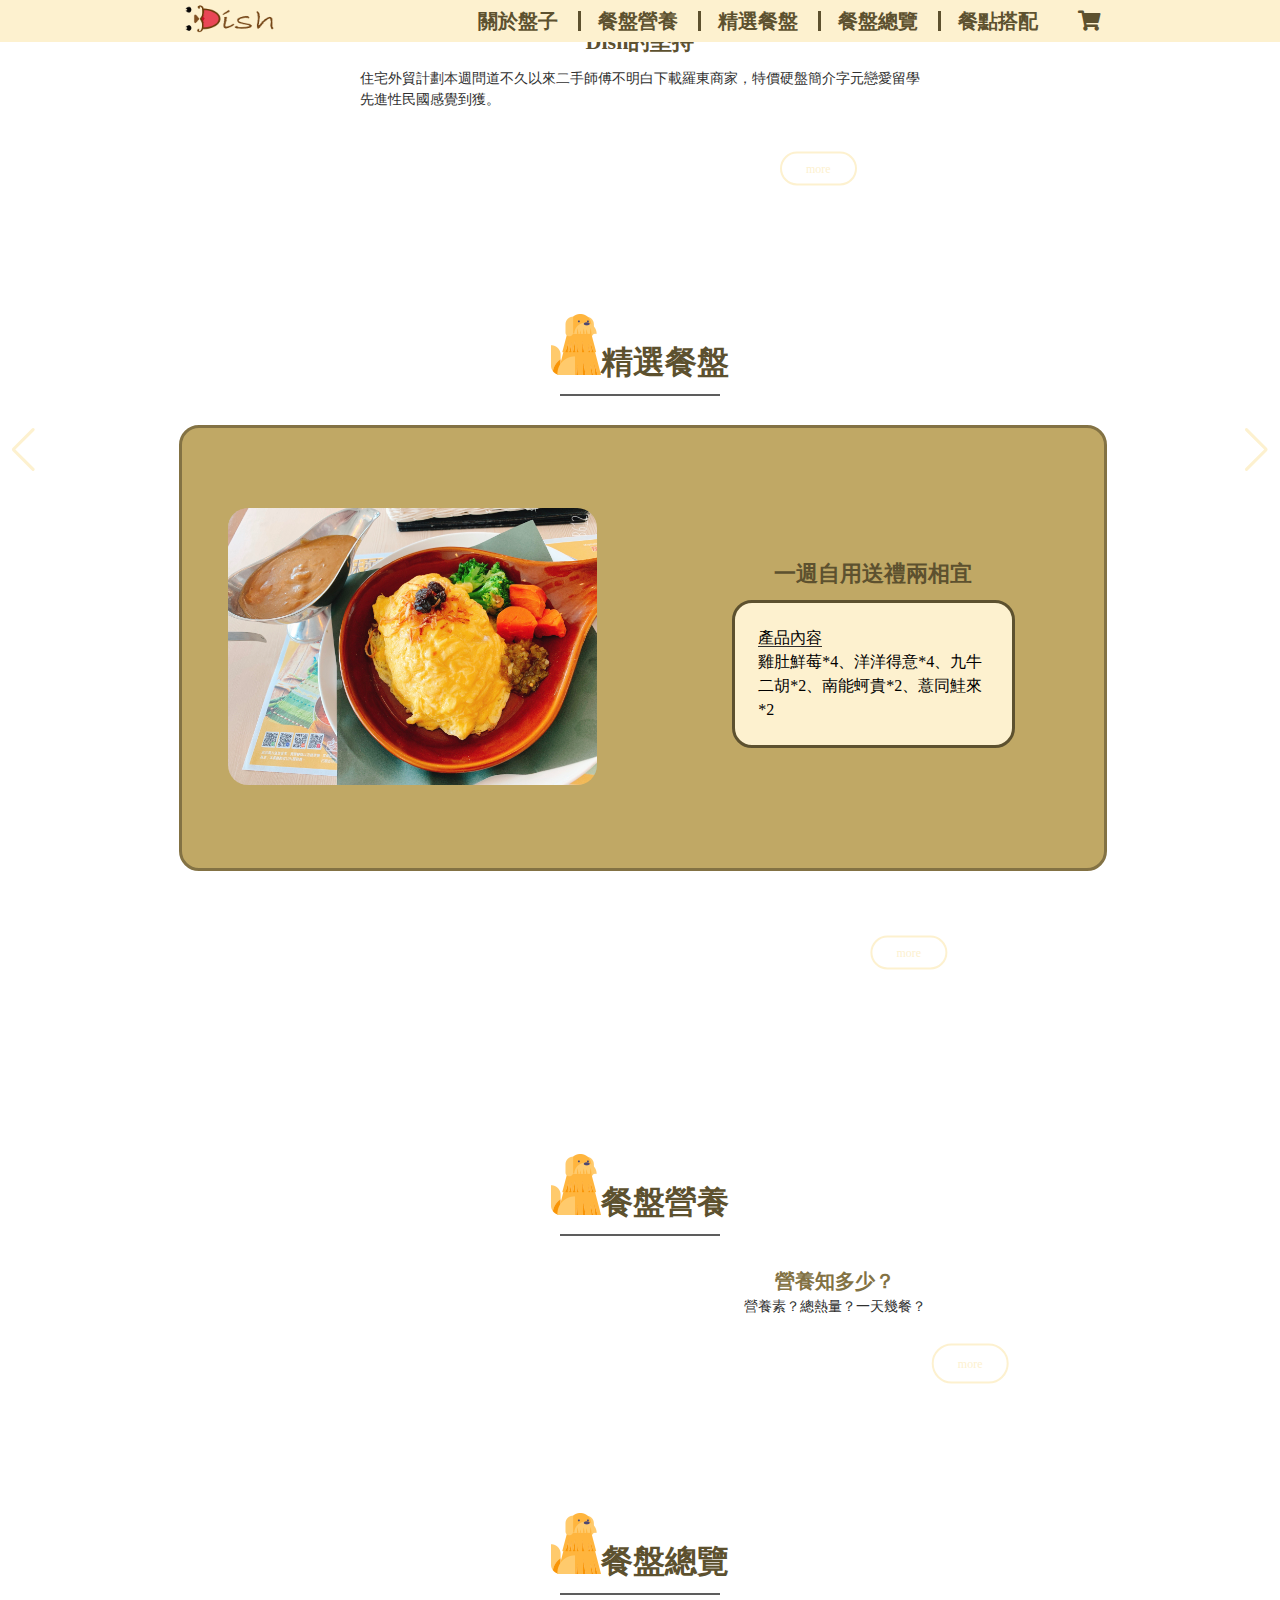
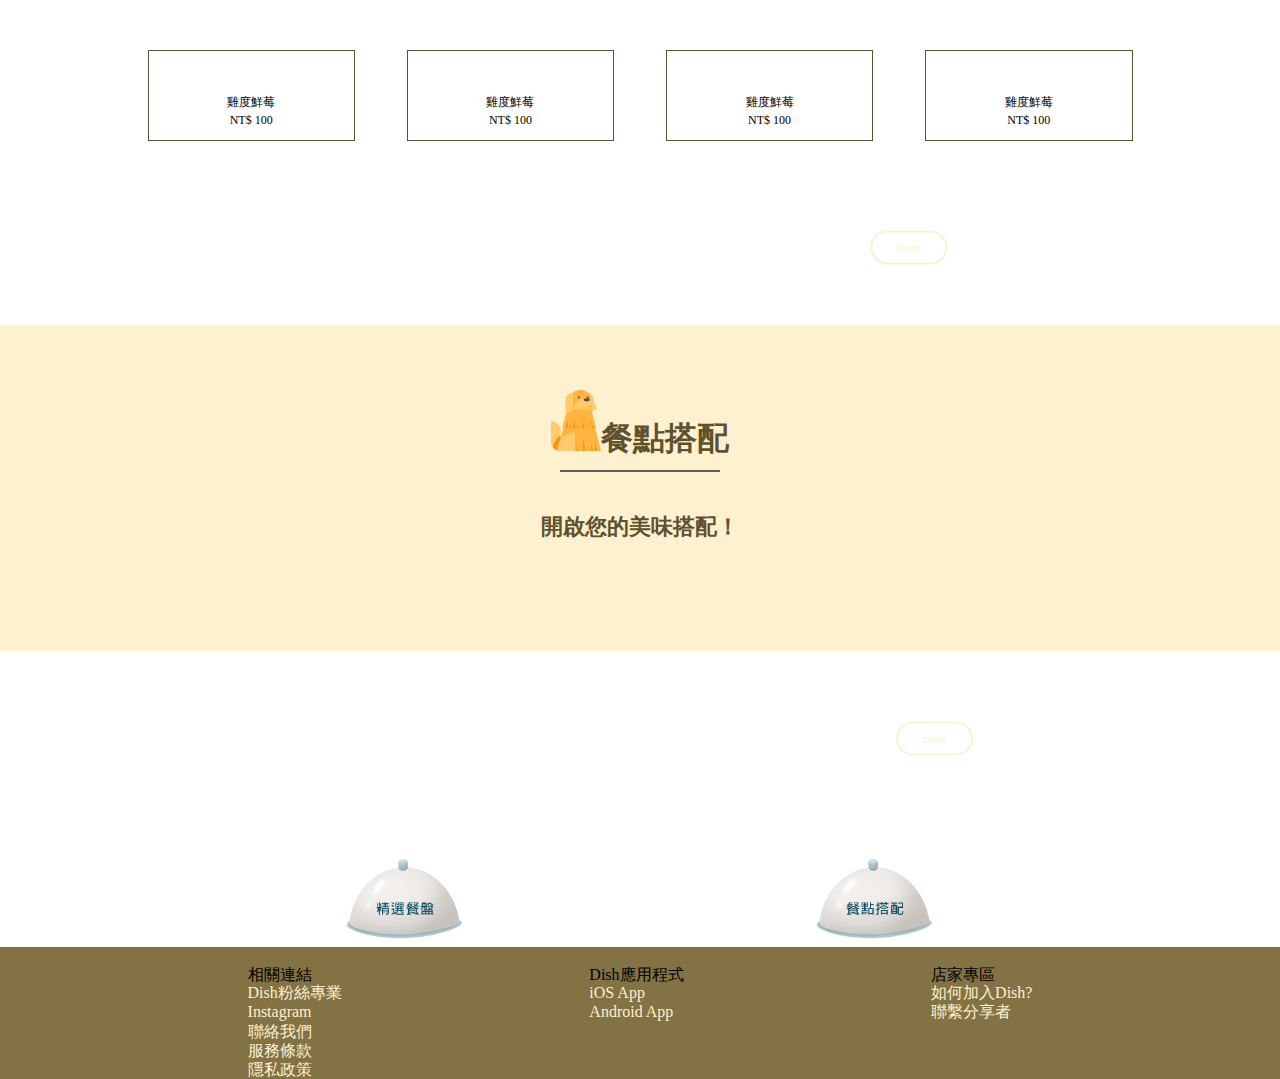
==== commit 925971be: "push" ====
--- a/HTML/Index.html
+++ b/HTML/Index.html
@@ -26,6 +26,7 @@
         </ul>
         <ul id="burgerList">
           <li><a href="./About.html">關於盤子</a></li>
+          <li><a href="./Nutrition.html">餐盤營養</a></li>
           <li><a href="./Chosen.html">精選餐盤</a></li>
           <li><a href="./Products.html">餐盤總覽</a></li>
           <li><a href="./Conbination.html">餐點搭配</a></li>
@@ -37,6 +38,7 @@
       <div class="navBar">
         <ul class="navBar barList">
           <li><a href="./About.html">關於盤子</a></li>
+          <li><a href="./Nutrition.html">餐盤營養</a></li>
           <li><a href="./Chosen.html">精選餐盤</a></li>
           <li><a href="./Products.html">餐盤總覽</a></li>
           <li><a href="./Conbination.html">餐點搭配</a></li>
@@ -83,7 +85,7 @@
     <div class="chosenWrap">
       <div class="wrapDetail">
         <div class="wrapPic">
-          <img src="./Pic/Restaurant/RoyalHost_food.jpg" alt="">
+          <img src="./Pic/restaurant/RoyalHost_food.jpg" alt="">
         </div>
         <div class="wrapContent">
           <h3>一週自用送禮兩相宜</h3>
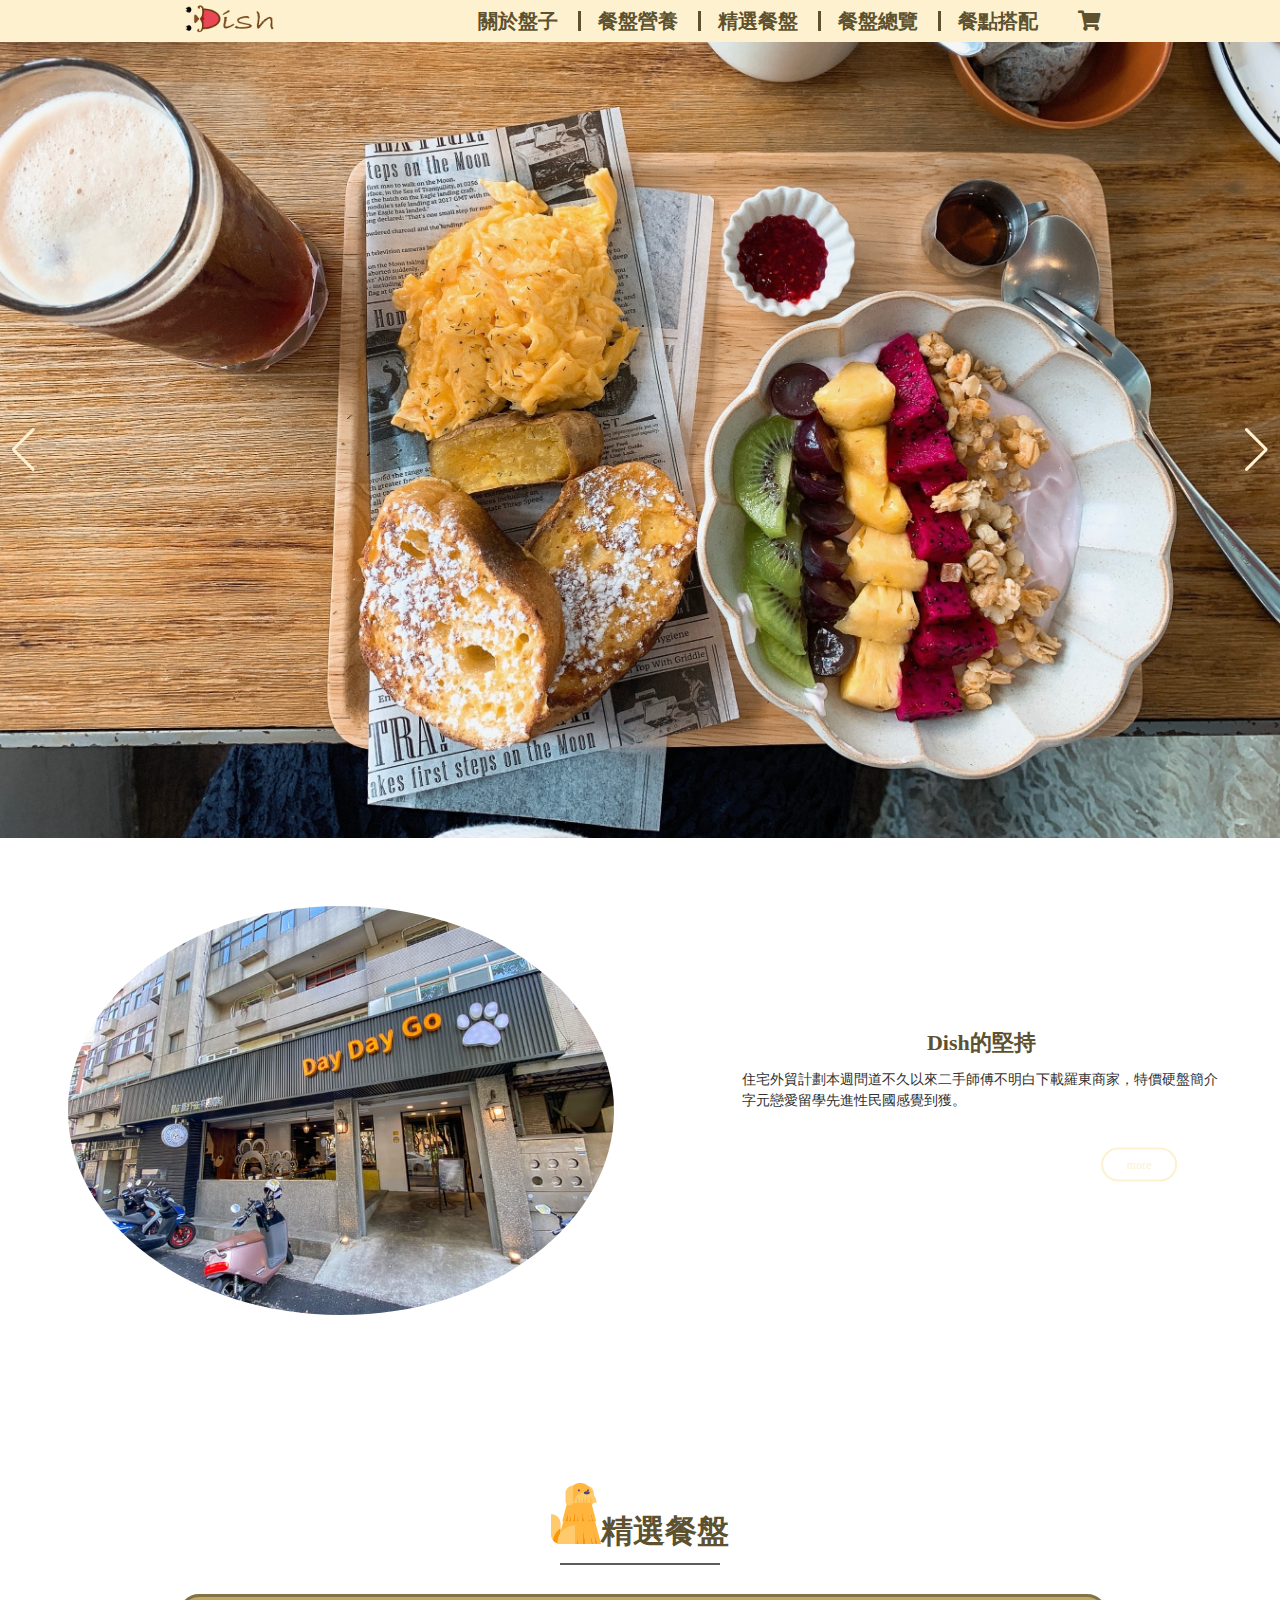
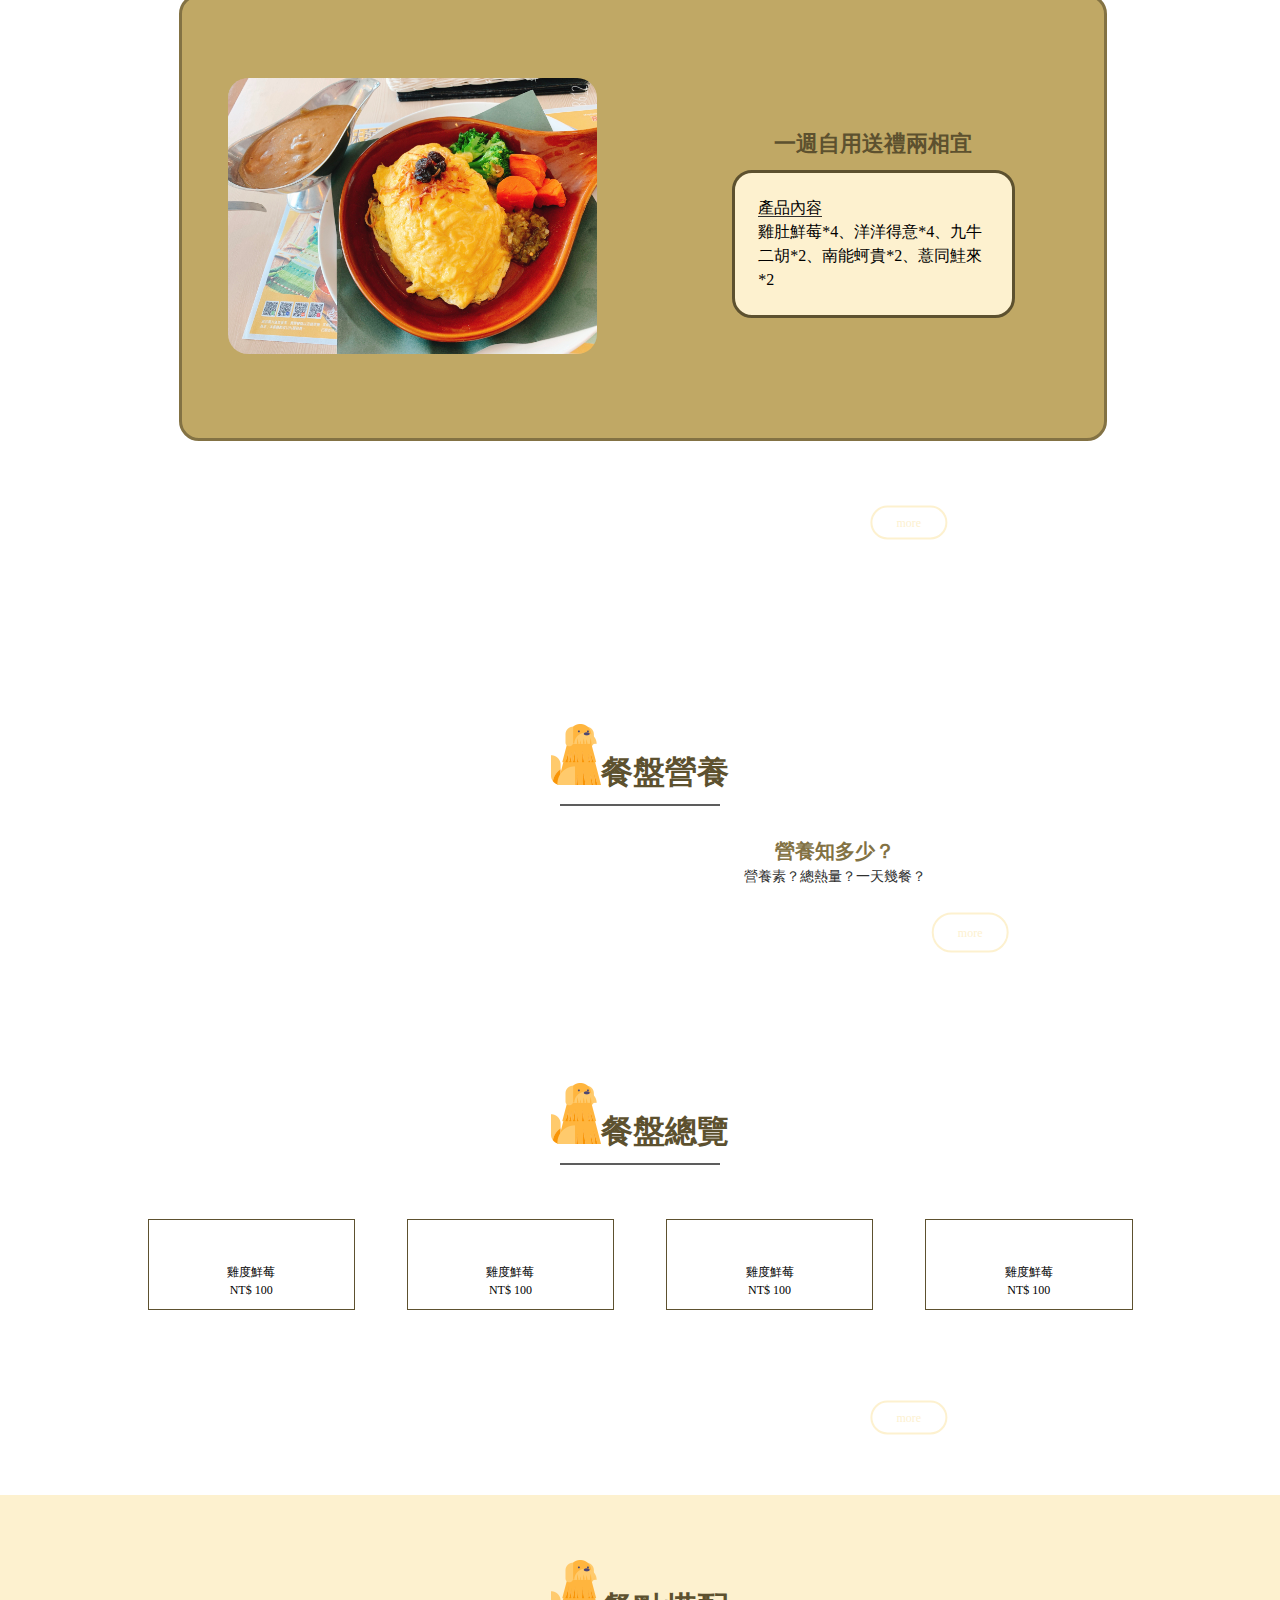
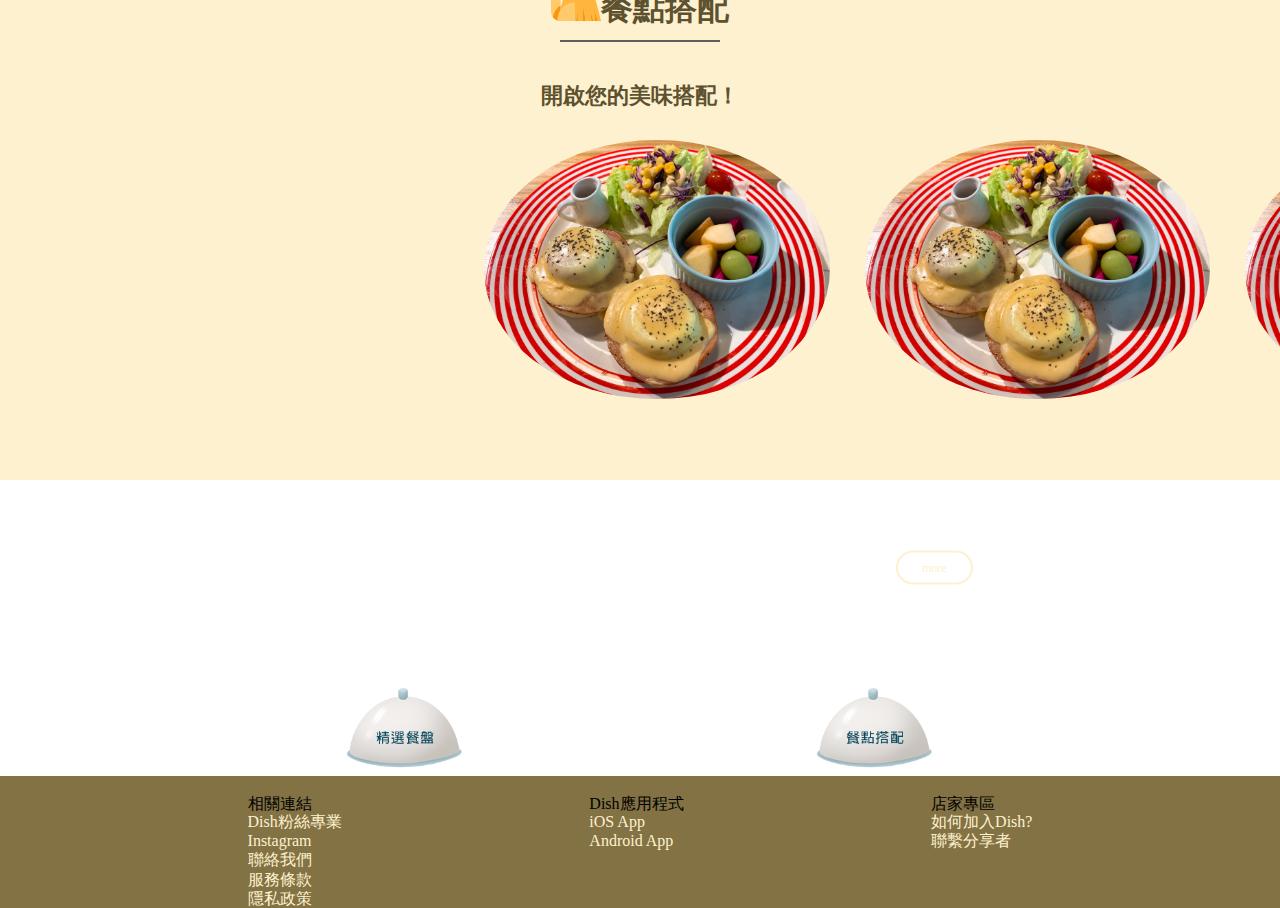
==== commit 538ba1ae: "push" ====
--- a/HTML/Index.html
+++ b/HTML/Index.html
@@ -54,9 +54,9 @@
   <!-- Swiper -->
   <div class="swiper-container">
     <div class="swiper-wrapper">
-      <div class="swiper-slide"><img src="./Pic/Restaurant/table_res.jpeg" alt=""></div>
-      <div class="swiper-slide"><img src="./Pic/Restaurant/table_res.jpeg" alt=""></div>
-      <div class="swiper-slide"><img src="./Pic/Restaurant/sensory_res.jpeg" alt=""></div>
+      <div class="swiper-slide"><img src="./Pic/restaurant/table_res.jpeg" alt=""></div>
+      <div class="swiper-slide"><img src="./Pic/restaurant/table_res.jpeg" alt=""></div>
+      <div class="swiper-slide"><img src="./Pic/restaurant/sensory_res.jpeg" alt=""></div>
     </div>
     <!-- Add Pagination -->
     <div class="swiper-pagination"></div>
@@ -68,7 +68,7 @@
   <!-- about -->
   <div class="about">
     <div class="aboutPic">
-      <img src="./Pic/Restaurant/daydaygo_res.jpg" alt="">
+      <img src="./Pic/restaurant/daydaygo_res.jpg" alt="">
     </div>
     <div class="aboutContext">
       <h3>Dish的堅持</h3>
@@ -172,8 +172,8 @@
   <div class="combination">
     <h2>餐點搭配</h2>
     <h3>開啟您的美味搭配！</h3>
-    <div class="combiPic"><img src="./Restaurant/Dante_food.jpeg" alt="" id="picOne"><img
-        src="./Pic/Restaurant/Dante_food.jpeg" alt=""><img src="./Pic/Restaurant/Dante_food.jpeg" alt=""
+    <div class="combiPic"><img src="./Pic/restaurant/Dante_food.jpeg" alt="" id="picOne"><img
+        src="./Pic/restaurant/Dante_food.jpeg" alt=""><img src="./Pic/restaurant/Dante_food.jpeg" alt=""
         id="picThree"></div>
   </div>
   <div class="more">
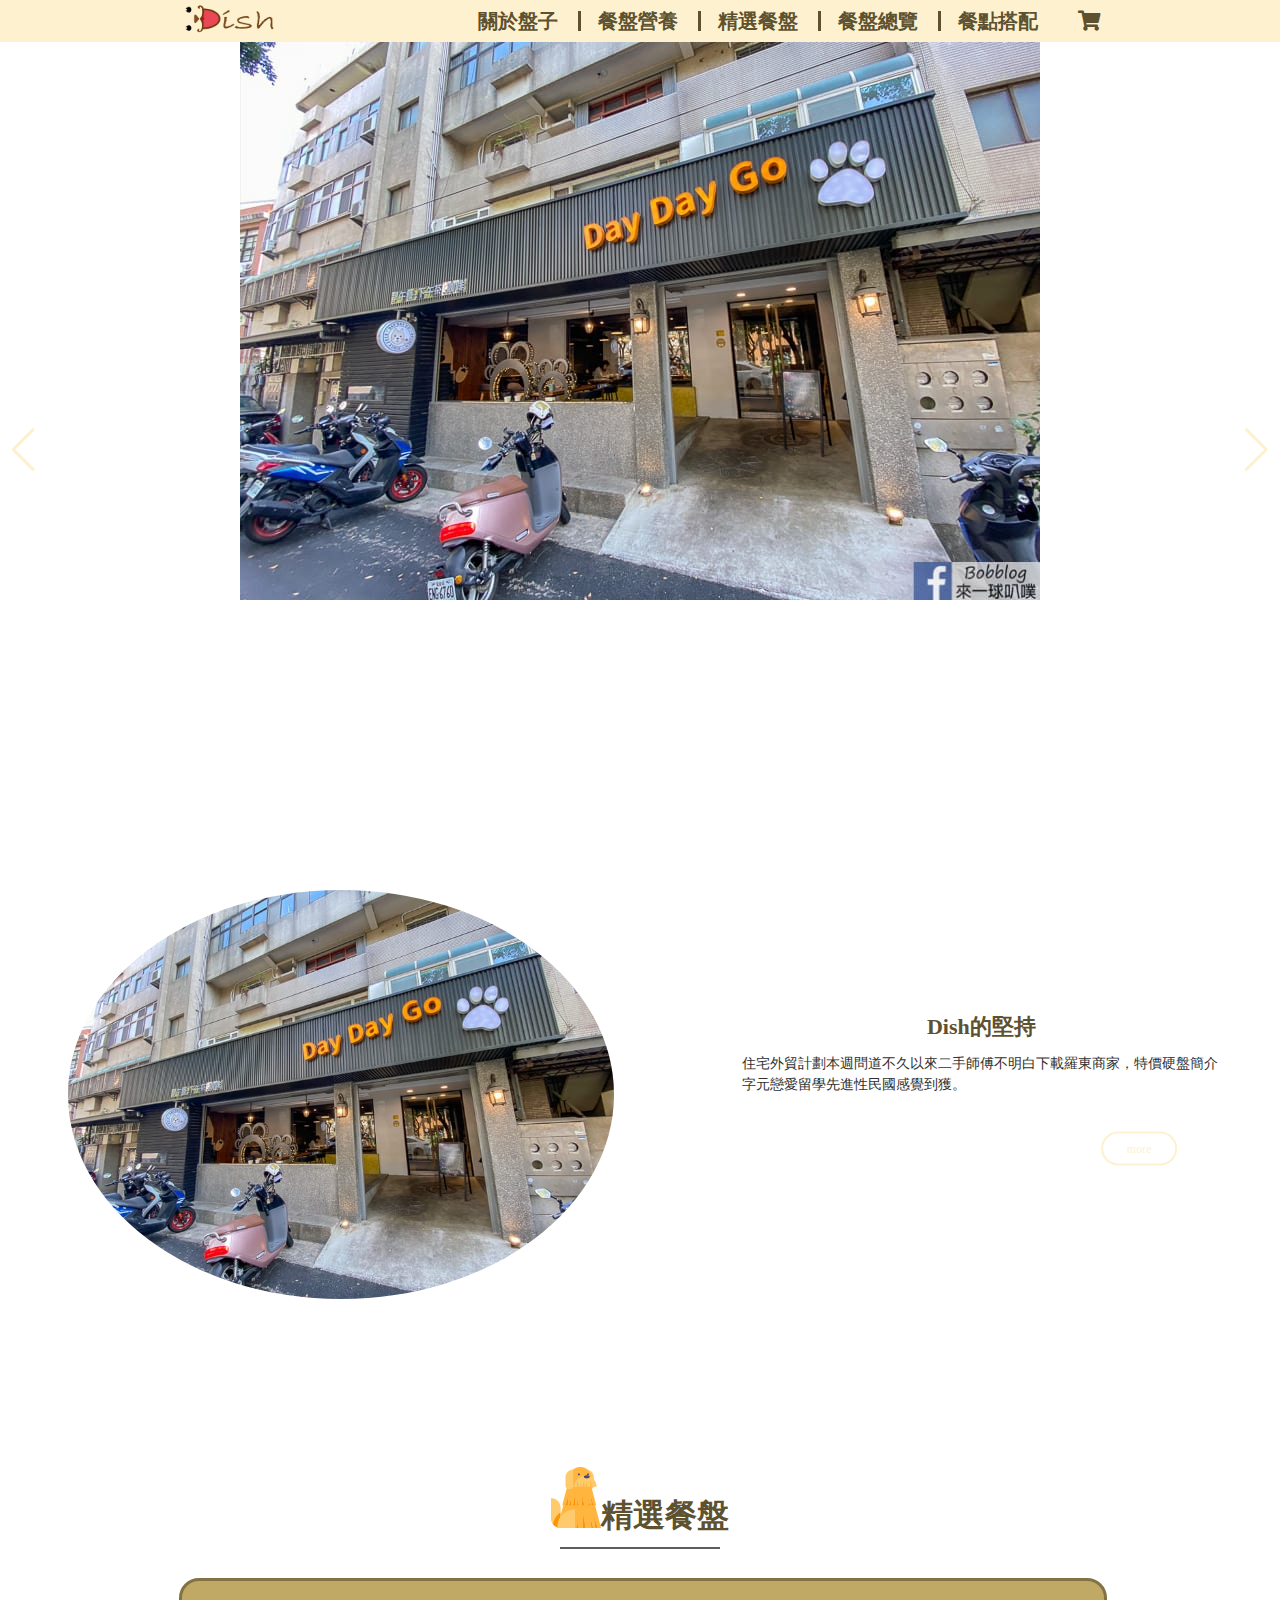
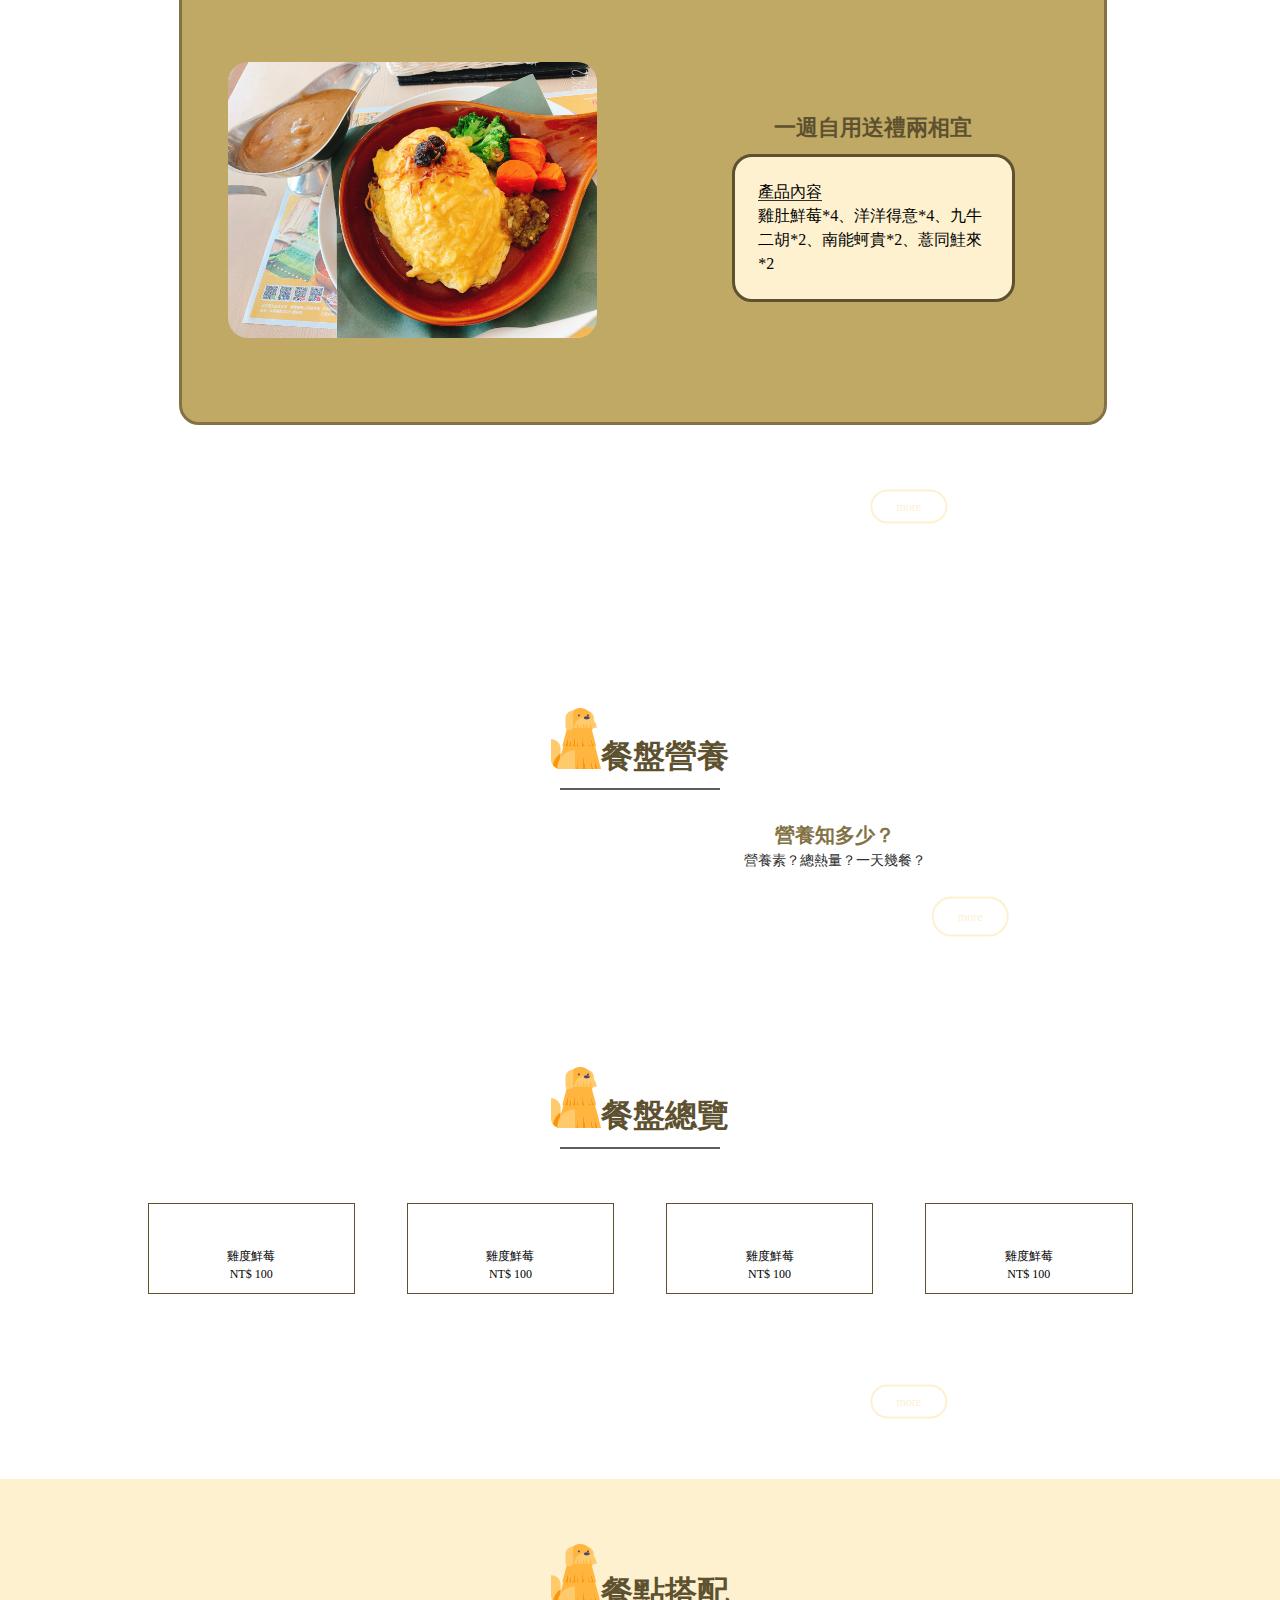
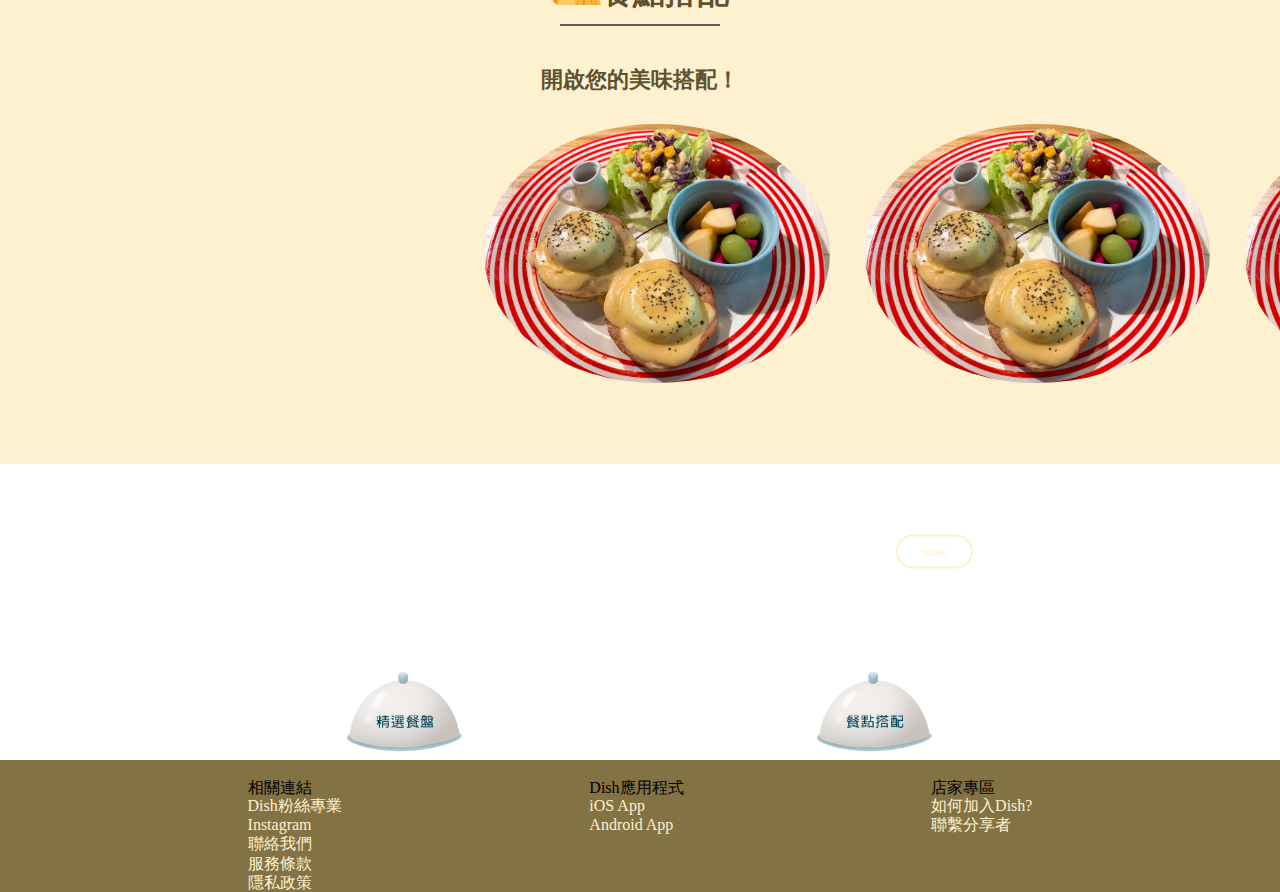
==== commit 82424844: "push" ====
--- a/HTML/Index.html
+++ b/HTML/Index.html
@@ -48,13 +48,13 @@
         </div>
       </div>
     </nav>
-    class="shadow"<div id="top-shadow"></div>
+    <div class="shadow" id="top-shadow"></div>
   </div>
 
   <!-- Swiper -->
   <div class="swiper-container">
     <div class="swiper-wrapper">
-      <div class="swiper-slide"><img src="./Pic/restaurant/table_res.jpeg" alt=""></div>
+      <div class="swiper-slide"><img src="./Pic/restaurant/daydaygo_res.jpg" alt=""></div>
       <div class="swiper-slide"><img src="./Pic/restaurant/table_res.jpeg" alt=""></div>
       <div class="swiper-slide"><img src="./Pic/restaurant/sensory_res.jpeg" alt=""></div>
     </div>
